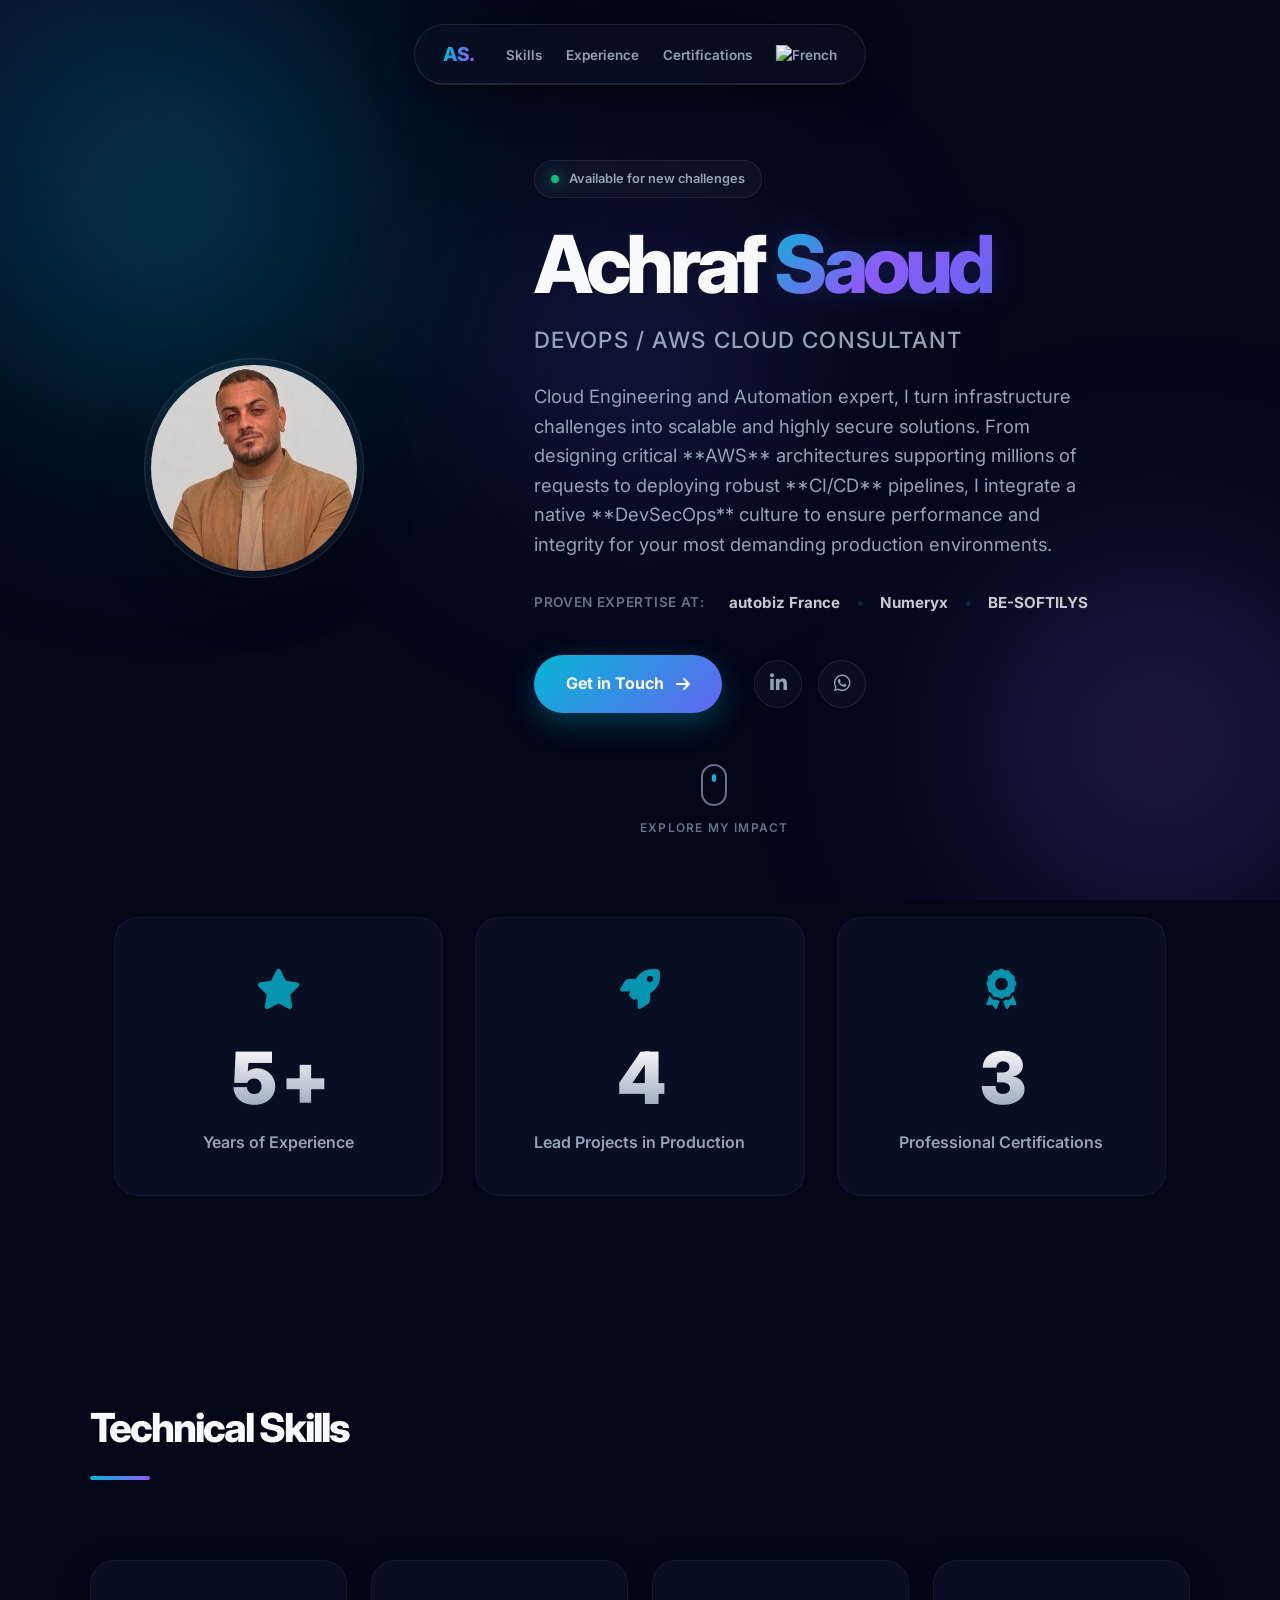
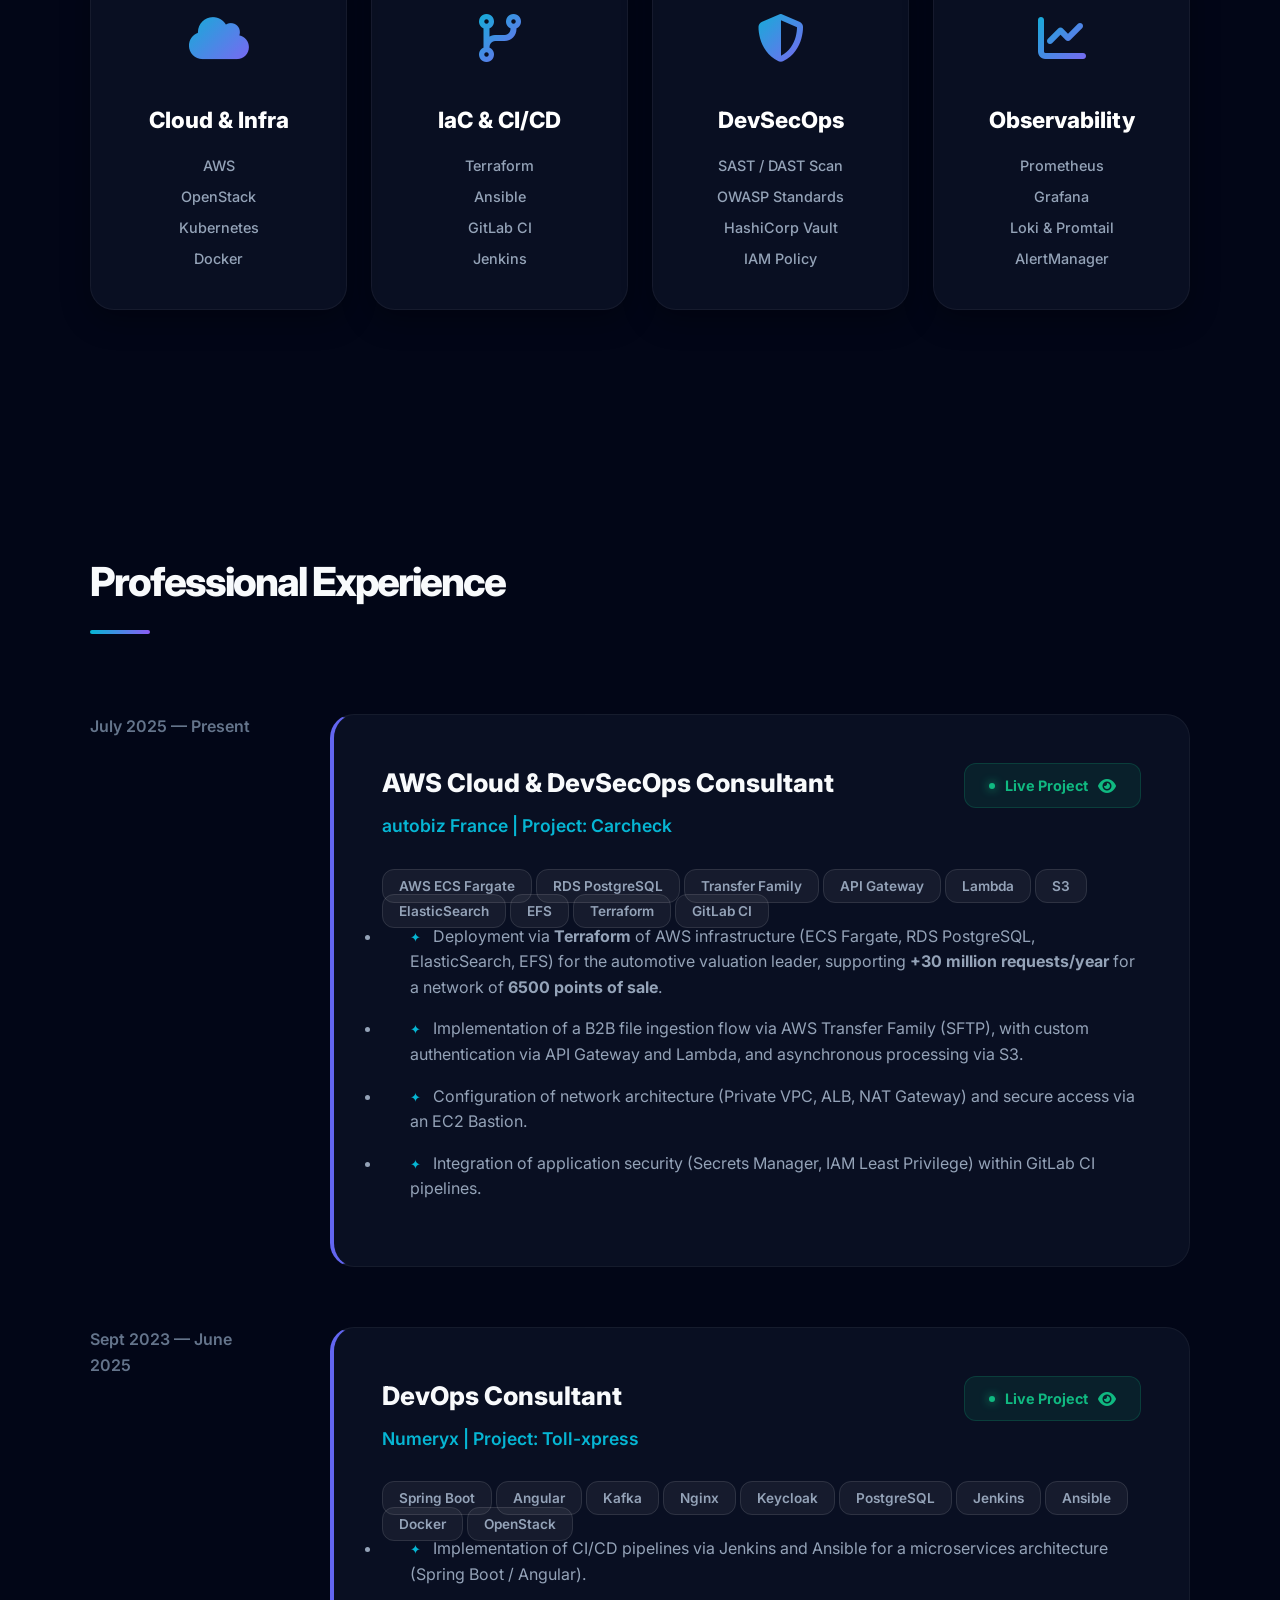
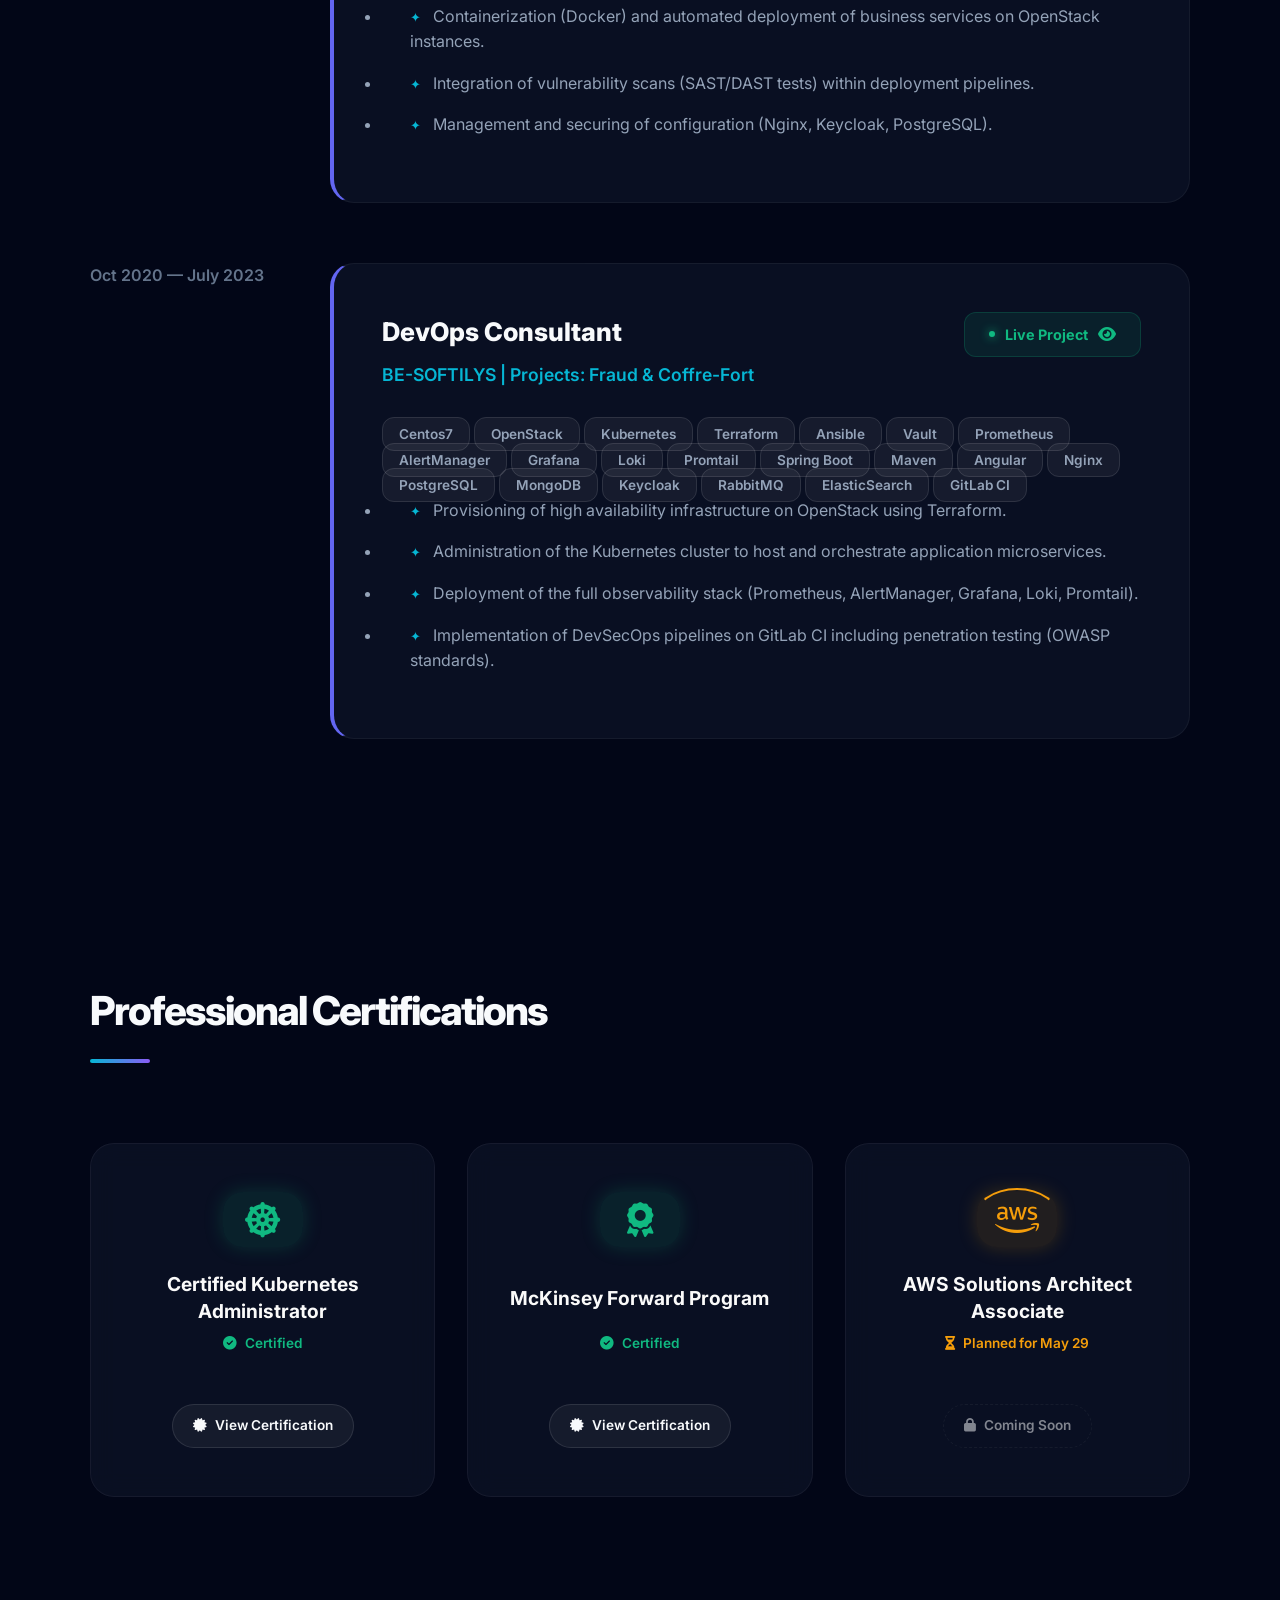
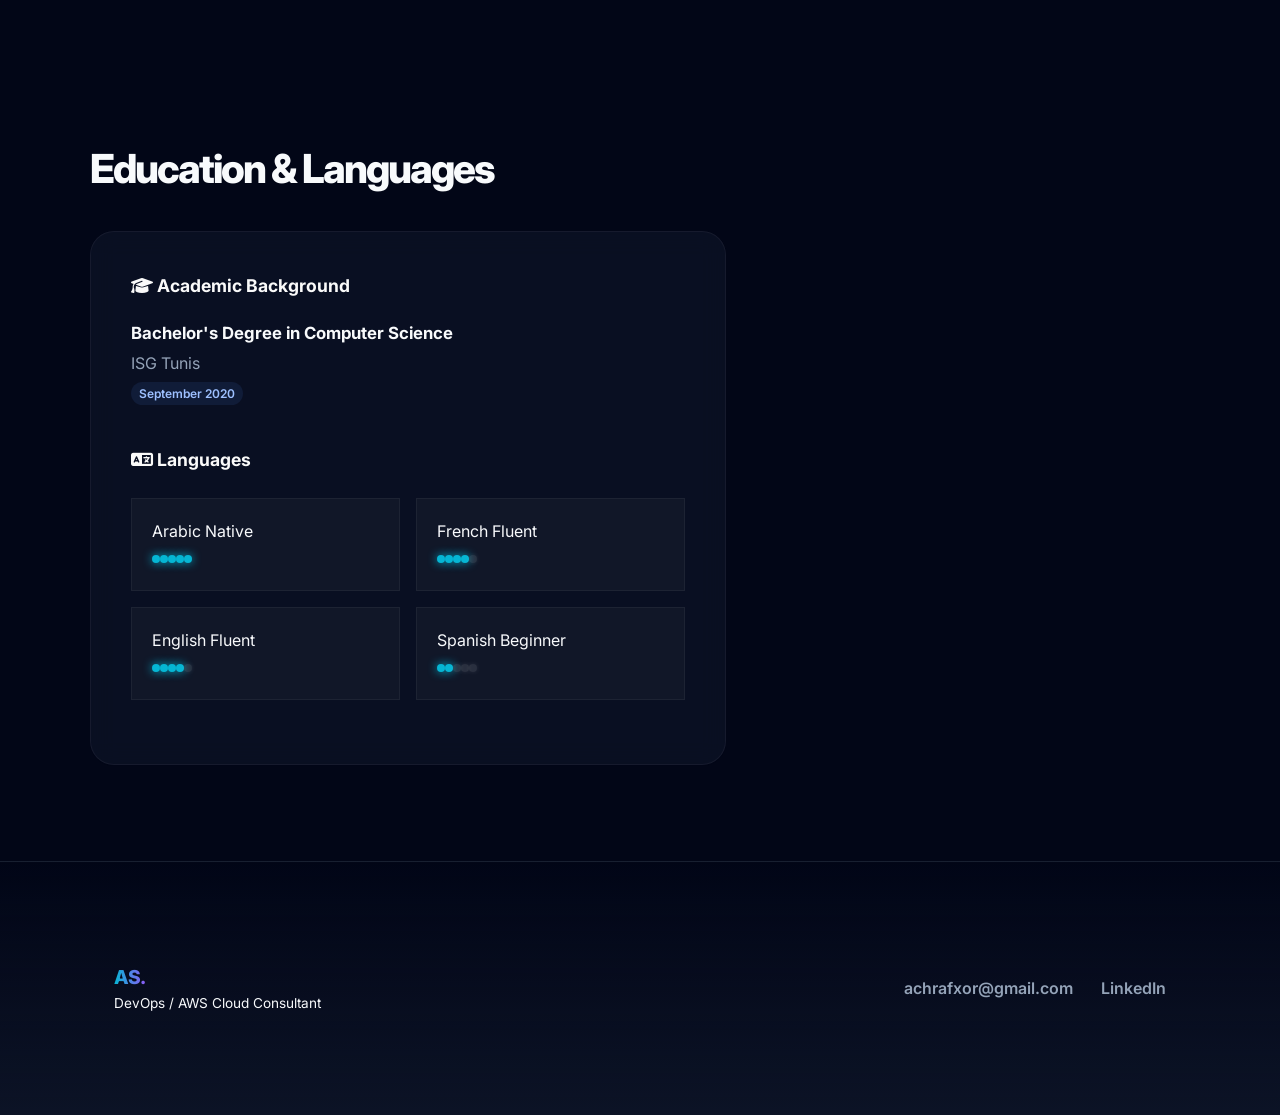
==== index-en.html @ af5ed6a7 "upatde" ====
<!DOCTYPE html>
<html lang="en">

<head>
    <meta charset="UTF-8">
    <meta name="viewport" content="width=device-width, initial-scale=1.0">
    <title>Achraf Saoud | DevOps / AWS Cloud Consultant</title>

    <link href="https://fonts.googleapis.com/css2?family=Inter:wght@300;400;500;600;700&display=swap" rel="stylesheet">
    <link rel="stylesheet" href="https://cdnjs.cloudflare.com/ajax/libs/font-awesome/6.4.0/css/all.min.css">
    <link rel="stylesheet" href="style.css">
</head>

<body>

    <div class="bg-glows">
        <div class="glow glow-1"></div>
        <div class="glow glow-2"></div>
        <div class="glow glow-3"></div>
    </div>

    <div id="global-flashlight"></div>

    <nav class="navbar">
        <div id="progressBar" class="scroll-progress-bar"></div>
        <div class="nav-content">
            <div class="nav-logo">AS<span class="dot">.</span></div>
            <ul class="nav-links">
                <li><a href="#competences" class="magnetic-btn">Skills</a></li>
                <li><a href="#experience" class="magnetic-btn">Experience</a></li>
                <li><a href="#certifications" class="magnetic-btn">Certifications</a></li>
                <li class="lang-switcher">
                    <a href="index.html" class="lang-link" title="Version Française">
                        <img src="https://flagcdn.com/w40/fr.png" alt="French">
                    </a>
                </li>
            </ul>
        </div>
    </nav>

    <!-- 1. INTRO (HERO) -->
    <header class="hero container">
        <div class="hero-main">
            <!-- Left Side: Integrated Portrait -->
            <div class="hero-visual reveal-on-scroll">
                <div class="portrait-frame">
                    <div class="portrait-glow"></div>
                    <img src="linkedachraf.png" alt="Achraf Saoud" class="hero-avatar">
                </div>
            </div>

            <!-- Right Side: Impactful Content -->
            <div class="hero-content reveal-on-scroll">
                <div class="hero-header-group">
                    <div class="hero-badge">
                        <span class="status-dot"></span> 
                        <span>Available for new challenges</span>
                    </div>
                </div>
                
                <h1 class="hero-title">
                    Achraf <span class="gradient-text">Saoud</span>
                </h1>
                
                <h2 class="hero-subtitle">DevOps / AWS Cloud Consultant</h2>
                
                <p class="hero-description">
                    Cloud Engineering and Automation expert, I turn infrastructure challenges into scalable and highly secure solutions. From designing critical **AWS** architectures supporting millions of requests to deploying robust **CI/CD** pipelines, I integrate a native **DevSecOps** culture to ensure performance and integrity for your most demanding production environments.
                </p>

                <div class="hero-trust">
                    <div class="trust-logos">
                        <span class="trust-label">Proven expertise at:</span>
                        <strong>autobiz France</strong>
                        <span class="trust-sep">•</span>
                        <strong>Numeryx</strong>
                        <span class="trust-sep">•</span>
                        <strong>BE-SOFTILYS</strong>
                    </div>
                </div>
                
                <div class="hero-actions">
                    <a href="mailto:achrafxor@gmail.com" class="btn-primary magnetic-btn">
                        <span>Get in Touch</span> <i class="fa-solid fa-arrow-right"></i>
                    </a>
                    <div class="social-links">
                        <a href="https://linkedin.com/in/achraf-saoud-7b2530197/" target="_blank" class="social-icon magnetic-btn" title="LinkedIn">
                            <i class="fa-brands fa-linkedin-in"></i>
                        </a>
                        <a href="https://wa.me/21693540232" target="_blank" class="social-icon magnetic-btn" title="WhatsApp">
                            <i class="fa-brands fa-whatsapp"></i>
                        </a>
                    </div>
                </div>
            </div>
        </div>

        <div class="scroll-indicator reveal-on-scroll" style="transition-delay: 500ms;">
            <div class="mouse">
                <div class="wheel"></div>
            </div>
            <span class="scroll-text">Explore my impact</span>
        </div>
    </header>

    <!-- GLOBAL KPIS -->
    <section id="kpis" class="container" style="margin-top: 40px; margin-bottom: 80px; position: relative; z-index: 10;">
        <div class="impact-grid">
            <div class="glass-card metric-card tilt-element reveal-on-scroll">
                <div class="metric-icon"><i class="fa-solid fa-star"></i></div>
                <div class="metric-value-wrapper">
                    <span class="metric-value counter" data-target="5">0</span>
                    <span class="metric-suffix text-gradient">+</span>
                </div>
                <div class="metric-label">Years of Experience</div>
            </div>
            <div class="glass-card metric-card tilt-element reveal-on-scroll" style="transition-delay: 100ms;">
                <div class="metric-icon"><i class="fa-solid fa-rocket"></i></div>
                <div class="metric-value-wrapper">
                    <span class="metric-value counter" data-target="4">0</span>
                </div>
                <div class="metric-label">Lead Projects in Production</div>
            </div>
            <div class="glass-card metric-card tilt-element reveal-on-scroll" style="transition-delay: 200ms;">
                <div class="metric-icon"><i class="fa-solid fa-award"></i></div>
                <div class="metric-value-wrapper">
                    <span class="metric-value counter" data-target="3">0</span>
                </div>
                <div class="metric-label">Professional Certifications</div>
            </div>
        </div>
    </section>

    <!-- 2. TECHNICAL SKILLS -->
    <section id="competences" class="section container">
        <div class="section-header reveal-on-scroll">
            <h3 class="section-title">Technical Skills</h3>
            <div class="section-line"></div>
        </div>
        
        <div class="skills-grid">
            <!-- 1. Cloud -->
            <div class="skill-card reveal-on-scroll">
                <div class="skill-card-inner">
                    <div class="skill-card-front">
                        <div class="skill-icon-large"><i class="fa-solid fa-cloud"></i></div>
                        <h4 class="skill-category-title">Cloud & Infra</h4>
                        <div class="skill-tech-list">
                            <span>AWS</span>
                            <span>OpenStack</span>
                            <span>Kubernetes</span>
                            <span>Docker</span>
                        </div>
                    </div>
                    <div class="skill-card-back">
                        <p>Architecting and deploying highly available, secure, and scalable infrastructures.</p>
                    </div>
                </div>
            </div>

            <!-- 2. DevOps -->
            <div class="skill-card reveal-on-scroll" style="transition-delay: 100ms;">
                <div class="skill-card-inner">
                    <div class="skill-card-front">
                        <div class="skill-icon-large"><i class="fa-solid fa-code-branch"></i></div>
                        <h4 class="skill-category-title">IaC & CI/CD</h4>
                        <div class="skill-tech-list">
                            <span>Terraform</span>
                            <span>Ansible</span>
                            <span>GitLab CI</span>
                            <span>Jenkins</span>
                        </div>
                    </div>
                    <div class="skill-card-back">
                        <p>Complete automation of the application lifecycle and infrastructure management through code.</p>
                    </div>
                </div>
            </div>

            <!-- 3. DevSecOps -->
            <div class="skill-card reveal-on-scroll" style="transition-delay: 200ms;">
                <div class="skill-card-inner">
                    <div class="skill-card-front">
                        <div class="skill-icon-large"><i class="fa-solid fa-shield-halved"></i></div>
                        <h4 class="skill-category-title">DevSecOps</h4>
                        <div class="skill-tech-list">
                            <span>SAST / DAST Scan</span>
                            <span>OWASP Standards</span>
                            <span>HashiCorp Vault</span>
                            <span>IAM Policy</span>
                        </div>
                    </div>
                    <div class="skill-card-back">
                        <p>Integrating security into the SDLC to ensure resilient infrastructures and optimal data protection.</p>
                    </div>
                </div>
            </div>

            <!-- 4. Monitoring -->
            <div class="skill-card reveal-on-scroll" style="transition-delay: 300ms;">
                <div class="skill-card-inner">
                    <div class="skill-card-front">
                        <div class="skill-icon-large"><i class="fa-solid fa-chart-line"></i></div>
                        <h4 class="skill-category-title">Observability</h4>
                        <div class="skill-tech-list">
                            <span>Prometheus</span>
                            <span>Grafana</span>
                            <span>Loki & Promtail</span>
                            <span>AlertManager</span>
                        </div>
                    </div>
                    <div class="skill-card-back">
                        <p>Implementing real-time monitoring stacks to ensure the health and performance of infrastructure and applications.</p>
                    </div>
                </div>
            </div>
        </div>
    </section>

    <!-- 4. EXPERIENCE -->
    <section id="experience" class="section container">
        <div class="section-header reveal-on-scroll">
            <h3 class="section-title">Professional Experience</h3>
            <div class="section-line"></div>
        </div>
        
        <div class="timeline">
            
            <!-- Carcheck -->
            <div class="timeline-item reveal-on-scroll sticky-card" style="top: 120px; z-index: 1;">
                <div class="job-meta">
                    <span class="job-date">July 2025 — Present</span>
                </div>
                <div class="glass-card job-content tilt-element">
                    <div class="job-header">
                        <div>
                            <h4 class="job-title">AWS Cloud & DevSecOps Consultant</h4>
                            <div class="job-company text-gradient">autobiz France | Project: Carcheck</div>
                        </div>
                        <a href="https://coteauto.autobiz.fr/" target="_blank" class="project-link-btn">
                            <span class="live-dot"></span>
                            <span>Live Project</span> <i class="fa-solid fa-eye"></i>
                        </a>
                    </div>
                    
                    <div class="tech-stack-mini">
                        <span class="tag">AWS ECS Fargate</span>
                        <span class="tag">RDS PostgreSQL</span>
                        <span class="tag">Transfer Family</span>
                        <span class="tag">API Gateway</span>
                        <span class="tag">Lambda</span>
                        <span class="tag">S3</span>
                        <span class="tag">ElasticSearch</span>
                        <span class="tag">EFS</span>
                        <span class="tag">Terraform</span>
                        <span class="tag">GitLab CI</span>
                    </div>

                    <ul class="job-bullets">
                        <li>Deployment via <strong>Terraform</strong> of AWS infrastructure (ECS Fargate, RDS PostgreSQL, ElasticSearch, EFS) for the automotive valuation leader, supporting <strong>+30 million requests/year</strong> for a network of <strong>6500 points of sale</strong>.</li>
                        <li>Implementation of a B2B file ingestion flow via AWS Transfer Family (SFTP), with custom authentication via API Gateway and Lambda, and asynchronous processing via S3.</li>
                        <li>Configuration of network architecture (Private VPC, ALB, NAT Gateway) and secure access via an EC2 Bastion.</li>
                        <li>Integration of application security (Secrets Manager, IAM Least Privilege) within GitLab CI pipelines.</li>
                    </ul>
                </div>
            </div>

            <!-- Toll-xpress -->
            <div class="timeline-item reveal-on-scroll sticky-card" style="top: 140px; z-index: 2;">
                <div class="job-meta">
                    <span class="job-date">Sept 2023 — June 2025</span>
                </div>
                <div class="glass-card job-content tilt-element">
                    <div class="job-header">
                        <div>
                            <h4 class="job-title">DevOps Consultant</h4>
                            <div class="job-company text-gradient">Numeryx | Project: Toll-xpress</div>
                        </div>
                        <a href="https://tollxpress.fr/" target="_blank" class="project-link-btn">
                            <span class="live-dot"></span>
                            <span>Live Project</span> <i class="fa-solid fa-eye"></i>
                        </a>
                    </div>

                    <div class="tech-stack-mini">
                        <span class="tag">Spring Boot</span>
                        <span class="tag">Angular</span>
                        <span class="tag">Kafka</span>
                        <span class="tag">Nginx</span>
                        <span class="tag">Keycloak</span>
                        <span class="tag">PostgreSQL</span>
                        <span class="tag">Jenkins</span>
                        <span class="tag">Ansible</span>
                        <span class="tag">Docker</span>
                        <span class="tag">OpenStack</span>
                    </div>

                    <ul class="job-bullets">
                        <li>Implementation of CI/CD pipelines via Jenkins and Ansible for a microservices architecture (Spring Boot / Angular).</li>
                        <li>Containerization (Docker) and automated deployment of business services on OpenStack instances.</li>
                        <li>Integration of vulnerability scans (SAST/DAST tests) within deployment pipelines.</li>
                        <li>Management and securing of configuration (Nginx, Keycloak, PostgreSQL).</li>
                    </ul>
                </div>
            </div>

            <!-- Fraud & Coffre-Fort -->
            <div class="timeline-item reveal-on-scroll sticky-card" style="top: 160px; z-index: 3;">
                <div class="job-meta">
                    <span class="job-date">Oct 2020 — July 2023</span>
                </div>
                <div class="glass-card job-content tilt-element">
                    <div class="job-header">
                        <div>
                            <h4 class="job-title">DevOps Consultant</h4>
                            <div class="job-company text-gradient">BE-SOFTILYS | Projects: Fraud & Coffre-Fort</div>
                        </div>
                        <a href="https://www.myswisskeeper.com/" target="_blank" class="project-link-btn">
                            <span class="live-dot"></span>
                            <span>Live Project</span> <i class="fa-solid fa-eye"></i>
                        </a>
                    </div>

                    <div class="tech-stack-mini">
                        <span class="tag">Centos7</span>
                        <span class="tag">OpenStack</span>
                        <span class="tag">Kubernetes</span>
                        <span class="tag">Terraform</span>
                        <span class="tag">Ansible</span>
                        <span class="tag">Vault</span>
                        <span class="tag">Prometheus</span>
                        <span class="tag">AlertManager</span>
                        <span class="tag">Grafana</span>
                        <span class="tag">Loki</span>
                        <span class="tag">Promtail</span>
                        <span class="tag">Spring Boot</span>
                        <span class="tag">Maven</span>
                        <span class="tag">Angular</span>
                        <span class="tag">Nginx</span>
                        <span class="tag">PostgreSQL</span>
                        <span class="tag">MongoDB</span>
                        <span class="tag">Keycloak</span>
                        <span class="tag">RabbitMQ</span>
                        <span class="tag">ElasticSearch</span>
                        <span class="tag">GitLab CI</span>
                    </div>

                    <ul class="job-bullets">
                        <li>Provisioning of high availability infrastructure on OpenStack using Terraform.</li>
                        <li>Administration of the Kubernetes cluster to host and orchestrate application microservices.</li>
                        <li>Deployment of the full observability stack (Prometheus, AlertManager, Grafana, Loki, Promtail).</li>
                        <li>Implementation of DevSecOps pipelines on GitLab CI including penetration testing (OWASP standards).</li>
                    </ul>
                </div>
            </div>

        </div>
    </section>

    <!-- 5. CERTIFICATIONS -->
    <section id="certifications" class="section container">
        <div class="section-header reveal-on-scroll">
            <h3 class="section-title">Professional Certifications</h3>
            <div class="section-line"></div>
        </div>
        <div class="cert-grid-horizontal">
            <!-- CKA -->
            <div class="glass-card cert-card achieved reveal-on-scroll">
                <div class="cert-icon-wrapper">
                    <i class="fa-solid fa-dharmachakra"></i>
                </div>
                <div class="cert-info">
                    <h4 class="cert-name">Certified Kubernetes Administrator</h4>
                    <div class="cert-status"><i class="fa-solid fa-circle-check"></i> Certified</div>
                    <a href="https://www.credly.com/badges/e5cdbe9e-1370-44f1-b190-5e0872c76f24/linked_in_profile" target="_blank" class="cert-link">
                        <i class="fa-solid fa-certificate"></i> View Certification
                    </a>
                </div>
            </div>

            <!-- McKinsey -->
            <div class="glass-card cert-card achieved reveal-on-scroll" style="transition-delay: 100ms;">
                <div class="cert-icon-wrapper">
                    <i class="fa-solid fa-award"></i>
                </div>
                <div class="cert-info">
                    <h4 class="cert-name">McKinsey Forward Program</h4>
                    <div class="cert-status"><i class="fa-solid fa-circle-check"></i> Certified</div>
                    <a href="https://www.credly.com/earner/earned/badge/262e8c99-3eaf-4c7f-8c59-97543e746f87" target="_blank" class="cert-link">
                        <i class="fa-solid fa-certificate"></i> View Certification
                    </a>
                </div>
            </div>

            <!-- AWS -->
            <div class="glass-card cert-card in-progress reveal-on-scroll" style="transition-delay: 200ms;">
                <div class="cert-icon-wrapper">
                    <div class="spinner-ring"></div>
                    <i class="fa-brands fa-aws"></i>
                </div>
                <div class="cert-info">
                    <h4 class="cert-name">AWS Solutions Architect Associate</h4>
                    <div class="cert-status"><i class="fa-solid fa-hourglass-half"></i> Planned for May 29</div>
                    <span class="cert-link disabled">
                        <i class="fa-solid fa-lock"></i> Coming Soon
                    </span>
                </div>
            </div>
        </div>
    </section>

    <!-- 6. EDUCATION & LANGUAGES -->
    <section id="formation" class="section container">
        <div class="grid-2">

            <div id="formation">
                <div class="section-header reveal-on-scroll" style="margin-bottom: 30px;">
                    <h3 class="section-title">Education & Languages</h3>
                </div>
                <div class="glass-card about-card tilt-element reveal-on-scroll" style="height: calc(100% - 70px);">
                    
                    <h4 style="margin-bottom: 20px; font-size: 1.1rem; color: #fafafa;"><i class="fa-solid fa-graduation-cap text-gradient"></i> Academic Background</h4>
                    
                    <div class="formation-card">
                        <div class="formation-info">
                            <h5 style="font-size: 1.05rem; margin-bottom: 4px;">Bachelor's Degree in Computer Science</h5>
                            <span class="formation-school" style="color: var(--text-secondary); display: block; margin-bottom: 4px;">ISG Tunis</span>
                            <span class="formation-date tag" style="font-size: 0.75rem; background: rgba(79, 140, 255, 0.1); color: #9dc0ff; border: none; padding: 4px 8px;">September 2020</span>
                        </div>
                    </div>

                    <h4 style="margin-bottom: 20px; margin-top: 40px; font-size: 1.1rem; color: #fafafa;"><i class="fa-solid fa-language text-gradient"></i> Languages</h4>
                    
                    <div class="languages-grid">
                        <div class="language-card">
                            <div class="flag-circle" style="background-image: url('https://flagcdn.com/w80/tn.png');"></div>
                            <div class="lang-info">
                                <span class="lang-name">Arabic</span>
                                <span class="lang-level">Native</span>
                                <div class="proficiency-dots">
                                    <div class="dot filled"></div><div class="dot filled"></div><div class="dot filled"></div><div class="dot filled"></div><div class="dot filled"></div>
                                </div>
                            </div>
                        </div>
                        <div class="language-card">
                            <div class="flag-circle" style="background-image: url('https://flagcdn.com/w80/fr.png');"></div>
                            <div class="lang-info">
                                <span class="lang-name">French</span>
                                <span class="lang-level">Fluent</span>
                                <div class="proficiency-dots">
                                    <div class="dot filled"></div><div class="dot filled"></div><div class="dot filled"></div><div class="dot filled"></div><div class="dot empty"></div>
                                </div>
                            </div>
                        </div>
                        <div class="language-card">
                            <div class="flag-circle" style="background-image: url('https://flagcdn.com/w80/gb.png');"></div>
                            <div class="lang-info">
                                <span class="lang-name">English</span>
                                <span class="lang-level">Fluent</span>
                                <div class="proficiency-dots">
                                    <div class="dot filled"></div><div class="dot filled"></div><div class="dot filled"></div><div class="dot filled"></div><div class="dot empty"></div>
                                </div>
                            </div>
                        </div>
                        <div class="language-card">
                            <div class="flag-circle" style="background-image: url('https://flagcdn.com/w80/es.png');"></div>
                            <div class="lang-info">
                                <span class="lang-name">Spanish</span>
                                <span class="lang-level">Beginner</span>
                                <div class="proficiency-dots">
                                    <div class="dot filled"></div><div class="dot filled"></div><div class="dot empty"></div><div class="dot empty"></div><div class="dot empty"></div>
                                </div>
                            </div>
                        </div>
                    </div>

                </div>
            </div>
            
        </div>
    </section>

    <footer class="footer">
        <div class="container footer-content">
            <div>
                <span class="nav-logo">AS<span class="dot">.</span></span>
                <p class="text-muted mt-2" style="font-size: 0.85rem;">DevOps / AWS Cloud Consultant</p>
            </div>
            <div>
                <a href="mailto:achrafxor@gmail.com" class="footer-link">achrafxor@gmail.com</a>
                <a href="https://linkedin.com/in/achraf-saoud-7b2530197/" target="_blank" class="footer-link">LinkedIn</a>
            </div>
        </div>
    </footer>

    <script src="script.js"></script>
</body>

</html>
---- style.css ----
:root {
    --bg: #020617;
    --surface: rgba(15, 23, 42, 0.6);
    --surface-light: rgba(30, 41, 59, 0.8);
    
    --text-primary: #f8fafc;
    --text-secondary: #94a3b8;
    --text-muted: #64748b;
    
    --accent-1: #06b6d4; /* Cyan */
    --accent-2: #8b5cf6; /* Violet */
    --accent-3: #6366f1; /* Indigo */
    
    --border: rgba(255, 255, 255, 0.05);
    --border-hover: rgba(255, 255, 255, 0.1);
    
    --radius: 24px;
    --transition: 0.5s cubic-bezier(0.2, 0, 0, 1);
    --max-width: 1100px;
}

body {
    font-family: 'Inter', sans-serif;
    background: var(--bg);
    color: var(--text-primary);
    line-height: 1.6;
    -webkit-font-smoothing: antialiased;
    overflow-x: hidden;
    min-height: 100vh;
}

/* BACKGROUND GLOWS */
.bg-glows {
    position: fixed;
    inset: 0;
    z-index: -1;
    overflow: hidden;
    pointer-events: none;
}

.glow {
    position: absolute;
    border-radius: 50%;
    filter: blur(120px);
    opacity: 0.4;
    animation: float 20s infinite alternate;
}

.glow-1 {
    width: 600px; height: 600px;
    top: -10%; left: -10%;
    background: radial-gradient(circle, var(--accent-1) 0%, transparent 70%);
}

.glow-2 {
    width: 500px; height: 500px;
    bottom: -10%; right: -10%;
    background: radial-gradient(circle, var(--accent-2) 0%, transparent 70%);
    animation-delay: -5s;
}

.glow-3 {
    width: 400px; height: 400px;
    top: 40%; left: 50%;
    transform: translate(-50%, -50%);
    background: radial-gradient(circle, var(--accent-3) 0%, transparent 70%);
    animation-delay: -10s;
}

@keyframes float {
    0% { transform: translate(0, 0) rotate(0deg); }
    100% { transform: translate(100px, 50px) rotate(30deg); }
}

#global-flashlight {
    position: fixed;
    inset: 0;
    pointer-events: none;
    background: radial-gradient(800px circle at var(--mouse-x, -1000px) var(--mouse-y, -1000px), rgba(99, 102, 241, 0.05), transparent 40%);
    z-index: 9999;
}

/* RESET */
* {
    margin: 0;
    padding: 0;
    box-sizing: border-box;
}

html {
    scroll-behavior: smooth;
}

/* BACKGROUND */

body::before {
    content: "";
    position: fixed;
    inset: 0;
    background: 
        radial-gradient(circle at top left, 
            rgba(79, 140, 255, 0.08), 
            transparent 30%);
    pointer-events: none;
    z-index: -1;
}

/* CONTAINER */

.container {
    max-width: var(--max-width);
    margin: auto;
    padding: 0 24px;
}

/* NAVBAR */

.navbar {
    position: fixed;
    top: 24px;
    left: 50%;
    transform: translateX(-50%);
    z-index: 1000;
    width: auto;
    min-width: 400px;
    
    background: rgba(15, 23, 42, 0.4);
    backdrop-filter: blur(24px);
    -webkit-backdrop-filter: blur(24px);
    
    border: 1px solid rgba(255, 255, 255, 0.1);
    border-radius: 999px;
    padding: 6px 12px;
    box-shadow: 0 10px 40px rgba(0, 0, 0, 0.5);
}

.grid-2 {
    display: grid;
    grid-template-columns: 1.2fr 0.8fr;
    gap: 40px;
}

.nav-content {
    display: flex;
    align-items: center;
    gap: 32px;
    padding: 8px 16px;
}

.nav-logo {
    font-weight: 800;
    letter-spacing: -0.05em;
    font-size: 1.2rem;
    background: linear-gradient(to right, var(--accent-1), var(--accent-2));
    -webkit-background-clip: text;
    -webkit-text-fill-color: transparent;
}

.nav-links {
    display: flex;
    gap: 24px;
    list-style: none;
}

.nav-links a {
    color: var(--text-secondary);
    text-decoration: none;
    font-size: 0.85rem;
    font-weight: 600;
    transition: var(--transition);
}

.nav-links a:hover { color: #fff; text-shadow: 0 0 10px rgba(255,255,255,0.5); }

.scroll-progress-bar {
    position: absolute;
    bottom: 0;
    left: 20px;
    right: 20px;
    height: 1px;
    background: rgba(255, 255, 255, 0.1);
    overflow: hidden;
}

.scroll-progress-bar::after {
    content: "";
    position: absolute;
    top: 0;
    left: 0;
    height: 100%;
    width: var(--scroll-width, 0%);
    background: #fff;
    transition: width 0.1s ease-out;
}

/* HERO */
.hero {
    min-height: auto; /* Change from 100vh to avoid content push */
    display: flex;
    flex-direction: column;
    justify-content: center;
    position: relative;
    padding-top: 160px;
    padding-bottom: 100px;
}

.hero-main {
    display: flex;
    align-items: center;
    justify-content: space-between;
    gap: 80px;
    width: 100%;
}

.hero-content {
    flex: 1;
}

.hero-header-group {
    display: flex;
    gap: 12px;
    flex-wrap: wrap;
    margin-bottom: 28px;
}

.hero-badge {
    display: inline-flex;
    align-items: center;
    gap: 10px;
    padding: 8px 16px;
    background: rgba(255, 255, 255, 0.03);
    border: 1px solid rgba(255, 255, 255, 0.08);
    border-radius: 999px;
    font-size: 0.8rem;
    font-weight: 600;
    color: var(--text-secondary);
}

.focus-badge {
    display: inline-flex;
    align-items: center;
    gap: 8px;
    padding: 8px 16px;
    background: rgba(16, 185, 129, 0.1);
    border: 1px solid rgba(16, 185, 129, 0.2);
    border-radius: 999px;
    font-size: 0.8rem;
    font-weight: 600;
    color: #10b981;
}

.focus-badge span {
    color: #fff;
    opacity: 0.8;
}

.status-dot {
    width: 8px;
    height: 8px;
    background: #10b981;
    border-radius: 50%;
    box-shadow: 0 0 15px #10b981;
    animation: pulse 2s infinite;
}

.gradient-text {
    background: linear-gradient(135deg, var(--accent-1) 0%, var(--accent-2) 50%, var(--accent-3) 100%);
    -webkit-background-clip: text;
    -webkit-text-fill-color: transparent;
    filter: drop-shadow(0 0 15px rgba(99, 102, 241, 0.2));
}

.btn-primary {
    background: linear-gradient(135deg, var(--accent-1), var(--accent-3));
    color: #fff;
    padding: 16px 32px;
    border-radius: 999px;
    text-decoration: none;
    font-weight: 700;
    font-size: 1rem;
    display: inline-flex;
    align-items: center;
    gap: 12px;
    box-shadow: 0 10px 30px rgba(6, 182, 212, 0.3);
    transition: var(--transition);
}

.btn-primary:hover { 
    transform: scale(1.05) translateY(-2px); 
    box-shadow: 0 15px 40px rgba(6, 182, 212, 0.5); 
}

.hero-title {
    font-size: clamp(3.5rem, 8vw, 5rem);
    font-weight: 800;
    letter-spacing: -0.06em;
    line-height: 0.95;
    margin-bottom: 20px;
}

.hero-subtitle {
    font-size: 1.4rem;
    font-weight: 500;
    color: var(--text-secondary);
    margin-bottom: 24px;
    letter-spacing: 0.05em;
    text-transform: uppercase;
}

.hero-description {
    max-width: 580px;
    font-size: 1.15rem;
    color: var(--text-secondary);
    margin-bottom: 32px;
    line-height: 1.6;
}

.hero-description strong {
    color: var(--accent-1);
    font-weight: 700;
}

.hero-trust {
    margin-bottom: 40px;
}

.trust-logos {
    display: flex;
    align-items: center;
    gap: 16px;
    font-size: 0.95rem;
    color: var(--text-primary);
    flex-wrap: wrap;
}

.trust-label {
    font-size: 0.85rem;
    color: var(--text-muted);
    font-weight: 600;
    text-transform: uppercase;
    letter-spacing: 0.05em;
    margin-right: 8px;
}

.trust-sep {
    color: var(--accent-1);
    opacity: 0.5;
}

.trust-sep {
    opacity: 0.2;
}

.trust-logos strong {
    color: var(--text-primary);
    opacity: 0.8;
    transition: var(--transition);
}

.trust-logos strong:hover {
    opacity: 1;
    color: var(--accent-1);
}

.hero-actions {
    display: flex;
    align-items: center;
    gap: 32px;
    margin-bottom: 64px;
}

.social-links {
    display: flex;
    gap: 16px;
}

.social-icon {
    width: 48px;
    height: 48px;
    display: flex;
    align-items: center;
    justify-content: center;
    background: rgba(255, 255, 255, 0.03);
    border: 1px solid rgba(255, 255, 255, 0.08);
    border-radius: 50%;
    color: var(--text-secondary);
    font-size: 1.2rem;
    transition: var(--transition);
    text-decoration: none;
}

.social-icon:hover {
    background: rgba(255, 255, 255, 0.1);
    color: #fff;
    border-color: rgba(255, 255, 255, 0.2);
    transform: translateY(-4px);
}

.hero-expertise {
    display: flex;
    gap: 12px;
    flex-wrap: wrap;
}

.exp-pill {
    padding: 10px 20px;
    background: rgba(99, 102, 241, 0.05);
    border: 1px solid rgba(99, 102, 241, 0.1);
    border-radius: 999px;
    font-size: 0.9rem;
    font-weight: 600;
    color: var(--accent-1);
    transition: var(--transition);
}

.exp-pill:hover {
    background: var(--accent-1);
    color: #fff;
    transform: scale(1.05);
}

/* HERO VISUAL (LEFT) */
.hero-visual {
    flex: 0 0 280px;
    display: flex;
    justify-content: center;
    position: relative;
    z-index: 2;
}

.portrait-frame {
    position: relative;
    width: 220px;
    height: 220px;
    border-radius: 50%;
    padding: 6px;
    background: rgba(255, 255, 255, 0.03);
    border: 1px solid rgba(255, 255, 255, 0.1);
    transition: var(--transition);
    box-shadow: 0 20px 50px rgba(0, 0, 0, 0.4);
}

.hero-avatar {
    width: 100%;
    height: 100%;
    object-fit: cover;
    border-radius: 50%;
    transition: var(--transition);
}

.portrait-glow {
    position: absolute;
    inset: -15px;
    background: radial-gradient(circle, rgba(6, 182, 212, 0.2), transparent 70%);
    z-index: -1;
    border-radius: 50%;
    filter: blur(20px);
}

.portrait-frame:hover {
    transform: scale(1.05);
    border-color: var(--accent-1);
}

.hero-content {
    flex: 1;
    padding-left: 60px;
}

/* SCROLL INDICATOR */
.scroll-indicator {
    position: absolute;
    bottom: 40px;
    left: 50%;
    transform: translateX(-50%);
    display: flex;
    flex-direction: column;
    align-items: center;
    gap: 12px;
}

.mouse {
    width: 26px;
    height: 42px;
    border: 2px solid var(--text-muted);
    border-radius: 20px;
    display: flex;
    justify-content: center;
    padding-top: 8px;
}

.wheel {
    width: 4px;
    height: 8px;
    background: var(--accent-1);
    border-radius: 2px;
    animation: scroll 1.5s infinite;
}

@keyframes scroll {
    0% { transform: translateY(0); opacity: 1; }
    100% { transform: translateY(12px); opacity: 0; }
}

.scroll-text {
    font-size: 0.75rem;
    font-weight: 600;
    color: var(--text-muted);
    text-transform: uppercase;
    letter-spacing: 0.1em;
}

/* SECTION */
.section { padding: 120px 0; position: relative; }
.section-header { margin-bottom: 80px; }
.section-title { font-size: 2.5rem; font-weight: 800; letter-spacing: -0.05em; margin-bottom: 16px; }
.section-line { width: 60px; height: 4px; background: linear-gradient(to right, var(--accent-1), var(--accent-2)); border-radius: 999px; }

/* GLASS CARDS */
.glass-card {
    background: var(--surface);
    backdrop-filter: blur(12px);
    -webkit-backdrop-filter: blur(12px);
    border: 1px solid var(--border);
    border-radius: var(--radius);
    padding: 40px;
    position: relative;
    overflow: hidden;
    transition: var(--transition);
}

.glass-card::before {
    content: "";
    position: absolute;
    inset: 0;
    background: radial-gradient(400px circle at var(--card-mouse-x, -500px) var(--card-mouse-y, -500px), rgba(99, 102, 241, 0.1), transparent 40%);
    opacity: 0;
    transition: opacity 0.3s;
    pointer-events: none;
    z-index: 1;
}

.glass-card:hover { 
    transform: translateY(-8px) scale(1.02);
    border-color: rgba(255, 255, 255, 0.2);
    box-shadow: 0 20px 50px rgba(0, 0, 0, 0.4);
    background: var(--surface-light);
}

.glass-card:hover::before { opacity: 1; }

/* SKILL FLIP CARDS */
.skills-grid {
    display: grid;
    grid-template-columns: repeat(4, 1fr);
    gap: 24px;
    perspective: 1000px;
}

@media (max-width: 1100px) {
    .skills-grid { grid-template-columns: repeat(2, 1fr); }
}

@media (max-width: 600px) {
    .skills-grid { grid-template-columns: 1fr; }
}

.skill-card {
    height: 350px;
    cursor: pointer;
    background: transparent;
    border: none;
    padding: 0;
}

.skill-card-inner {
    position: relative;
    width: 100%;
    height: 100%;
    text-align: center;
    transition: transform 0.8s cubic-bezier(0.175, 0.885, 0.32, 1.275);
    transform-style: preserve-3d;
}

.skill-card:hover .skill-card-inner {
    transform: rotateY(180deg);
}

.skill-card-front, .skill-card-back {
    position: absolute;
    width: 100%;
    height: 100%;
    -webkit-backface-visibility: hidden;
    backface-visibility: hidden;
    border-radius: var(--radius);
    padding: 32px;
    display: flex;
    flex-direction: column;
    align-items: center;
    justify-content: center;
    background: var(--surface);
    border: 1px solid var(--border);
    box-shadow: 0 10px 30px rgba(0, 0, 0, 0.3);
}

.skill-card-front {
    z-index: 2;
}

.skill-card-back {
    transform: rotateY(180deg);
    background: linear-gradient(135deg, var(--surface-light), var(--surface));
    border-color: var(--accent-1);
    justify-content: center;
    text-align: center;
}

.skill-card-back p {
    font-size: 1rem;
    line-height: 1.6;
    color: #fff;
    font-weight: 500;
}

.skill-icon-large {
    font-size: 3rem;
    margin-bottom: 24px;
    background: linear-gradient(135deg, var(--accent-1), var(--accent-2));
    -webkit-background-clip: text;
    -webkit-text-fill-color: transparent;
}

.skill-category-title {
    font-size: 1.4rem;
    font-weight: 800;
    margin-bottom: 16px;
    color: #fff;
}

.skill-tech-list {
    font-size: 0.9rem;
    color: var(--text-secondary);
    font-weight: 500;
    display: flex;
    flex-direction: column;
    gap: 8px;
}

.tag {
    padding: 8px 16px;
    background: rgba(255, 255, 255, 0.05);
    border: 1px solid rgba(255, 255, 255, 0.1);
    border-radius: 12px;
    font-size: 0.85rem;
    font-weight: 600;
    color: var(--text-secondary);
    transition: var(--transition);
}

.tag:hover { 
    background: var(--accent-1); 
    color: #fff; 
    transform: translateY(-2px);
    box-shadow: 0 5px 15px rgba(6, 182, 212, 0.3);
}

/* METRICS */
.impact-grid { 
    display: grid; 
    grid-template-columns: repeat(3, 1fr); 
    gap: 32px; 
}

.metric-card { text-align: center; border: 1px solid rgba(99, 102, 241, 0.1); }
.metric-icon { font-size: 2.5rem; margin-bottom: 20px; opacity: 0.8; color: var(--accent-1); }
.metric-value-wrapper { 
    font-size: 4.5rem; 
    font-weight: 900; 
    letter-spacing: -0.06em; 
    line-height: 1;
    background: linear-gradient(to bottom, #fff, #94a3b8);
    -webkit-background-clip: text;
    -webkit-text-fill-color: transparent;
}
.metric-label { font-size: 1rem; font-weight: 600; color: var(--text-secondary); margin-top: 16px; }

/* TIMELINE */
.timeline { display: flex; flex-direction: column; gap: 60px; }
.timeline-item { display: grid; grid-template-columns: 180px 1fr; gap: 60px; }
.job-date { font-size: 1rem; color: var(--text-muted); font-weight: 600; margin-top: 42px; }
.job-content { padding: 48px; border-left: 4px solid var(--accent-3); }

.job-header { display: flex; justify-content: space-between; align-items: flex-start; margin-bottom: 32px; }
.job-title { font-size: 1.6rem; font-weight: 800; margin-bottom: 8px; }
.job-company { font-size: 1.1rem; font-weight: 600; color: var(--accent-1); }

.project-link-btn {
    display: inline-flex;
    align-items: center;
    gap: 10px;
    padding: 10px 24px;
    border-radius: 12px;
    background: rgba(16, 185, 129, 0.1);
    border: 1px solid rgba(16, 185, 129, 0.2);
    color: #10b981;
    font-weight: 700;
    font-size: 0.9rem;
    text-decoration: none;
    transition: var(--transition);
    position: relative;
    overflow: hidden;
}

.project-link-btn i {
    font-size: 1rem;
    transition: var(--transition);
}

.live-dot {
    width: 6px;
    height: 6px;
    background: #10b981;
    border-radius: 50%;
    box-shadow: 0 0 10px #10b981;
    animation: pulse 2s infinite;
}

.project-link-btn:hover {
    background: #10b981;
    color: #fff;
    border-color: #10b981;
    box-shadow: 0 10px 25px rgba(16, 185, 129, 0.4);
    transform: translateY(-3px);
}

.project-link-btn:hover i {
    transform: scale(1.2);
}

.job-bullets li { 
    padding-left: 28px; 
    margin-bottom: 16px; 
    font-size: 1rem; 
    color: var(--text-secondary); 
}
.job-bullets li::before { 
    content: "✦"; 
    color: var(--accent-1); 
    font-size: 0.8rem; 
    margin-right: 12px;
}

/* CERTIFICATIONS */
.cert-grid-horizontal {
    display: grid;
    grid-template-columns: repeat(3, 1fr);
    gap: 32px;
}

@media (max-width: 1024px) {
    .cert-grid-horizontal { grid-template-columns: repeat(2, 1fr); }
}

@media (max-width: 768px) {
    .cert-grid-horizontal { grid-template-columns: 1fr; }
}

.cert-card {
    display: flex;
    flex-direction: column;
    align-items: center;
    text-align: center;
    padding: 48px 32px;
    background: var(--surface);
    border: 1px solid var(--border);
    border-radius: var(--radius);
    transition: var(--transition);
    height: 100%; /* Ensure all cards in a row have the same height */
}

.cert-info {
    display: flex;
    flex-direction: column;
    align-items: center;
    height: 100%;
    width: 100%;
}

.cert-name {
    font-size: 1.2rem;
    font-weight: 700;
    margin-bottom: 8px;
    line-height: 1.4;
    color: #fafafa;
    min-height: 3.4rem;
    display: flex;
    align-items: center;
    justify-content: center;
}

.cert-icon-wrapper {
    width: 80px;
    height: 80px;
    margin-bottom: 24px;
    display: flex;
    align-items: center;
    justify-content: center;
    font-size: 2.2rem;
    border-radius: 20px;
    position: relative;
}

.cert-card.achieved .cert-icon-wrapper {
    background: rgba(16, 185, 129, 0.1);
    color: #10b981;
    box-shadow: 0 0 20px rgba(16, 185, 129, 0.2);
}

.cert-card.in-progress .cert-icon-wrapper {
    background: rgba(245, 158, 11, 0.1);
    color: #f59e0b;
    box-shadow: 0 0 20px rgba(245, 158, 11, 0.2);
}

.cert-status {
    font-size: 0.85rem;
    font-weight: 600;
    margin-bottom: 24px;
    display: flex;
    align-items: center;
    justify-content: center;
    gap: 8px;
}

.achieved .cert-status { color: #10b981; }
.in-progress .cert-status { color: #f59e0b; }

.cert-link {
    margin-top: auto; /* Pushes the link to the bottom */
    display: inline-flex;
    align-items: center;
    gap: 8px;
    padding: 10px 20px;
    background: rgba(255, 255, 255, 0.05);
    border: 1px solid rgba(255, 255, 255, 0.1);
    border-radius: 999px;
    color: var(--text-primary);
    font-size: 0.85rem;
    font-weight: 600;
    text-decoration: none;
    transition: var(--transition);
}

.cert-link:hover {
    background: rgba(255, 255, 255, 0.1);
    border-color: var(--accent-1);
    color: var(--accent-1);
    transform: translateY(-2px);
}

.cert-link.disabled {
    opacity: 0.5;
    cursor: not-allowed;
    background: transparent;
    border-style: dashed;
}

.spinner-ring {
    position: absolute;
    inset: -4px;
    border: 2px solid transparent;
    border-top-color: #f59e0b;
    border-radius: 50%;
    animation: spin 2s linear infinite;
}

@keyframes spin { 100% { transform: rotate(360deg); } }

/* LANGUAGES */
.languages-grid { display: grid; grid-template-columns: 1fr 1fr; gap: 16px; margin-top: 24px; }
.language-card {
    background: rgba(255, 255, 255, 0.03);
    border: 1px solid rgba(255, 255, 255, 0.05);
    padding: 20px;
}

.proficiency-dots .dot {
    width: 8px; height: 8px;
    background: rgba(255, 255, 255, 0.1);
    box-shadow: 0 0 5px rgba(255,255,255,0.1);
    display: inline-block;
    border-radius: 50%;
}

.proficiency-dots .dot.filled {
    background: var(--accent-1);
    box-shadow: 0 0 10px var(--accent-1);
}

/* FOOTER */
.footer {
    padding: 100px 0;
    background: linear-gradient(to top, rgba(15, 23, 42, 0.8), transparent);
    border-top: 1px solid var(--border);
}

.footer-content { 
    display: flex; 
    justify-content: space-between; 
    align-items: center; 
}

.footer-link { 
    color: var(--text-secondary); 
    font-weight: 600;
    transition: var(--transition);
    margin-left: 24px; 
    text-decoration: none;
}

.footer-link:hover { 
    color: var(--accent-1);
    text-shadow: 0 0 10px var(--accent-1);
}

/* SCROLL ANIMATIONS */

.reveal-on-scroll {
    opacity: 0; 
    transform: translateY(30px) scale(0.96);
    filter: blur(8px);
    transition: 
        opacity 0.8s cubic-bezier(0.16, 1, 0.3, 1), 
        transform 0.8s cubic-bezier(0.16, 1, 0.3, 1),
        filter 0.8s cubic-bezier(0.16, 1, 0.3, 1);
}

.reveal-on-scroll.visible { 
    opacity: 1; 
    transform: translateY(0) scale(1); 
    filter: blur(0px);
}

/* MOBILE */

@media(max-width:900px) {
    
    .impact-grid, 
    .skills-grid,
    .grid-2 { 
        grid-template-columns: 1fr; 
    }
    
    .timeline-item { 
        grid-template-columns: 1fr; 
        gap: 16px; 
    }
    
    .job-date { margin-top: 0; }
}

@media(max-width:768px) {
    
    .nav-links { 
        display: none; 
    }
    
    .hero { 
        flex-direction: column-reverse; 
        text-align: center; 
        gap: 48px; 
    }
    
    .hero-actions { justify-content: center; }
    .expertise-strip { justify-content: center; }
    
    .languages-grid { grid-template-columns: 1fr; }
    
    .footer-content { 
        flex-direction: column; 
        gap: 24px; 
        text-align: center; 
    }
    
    .footer-link { margin: 0 10px; }
}
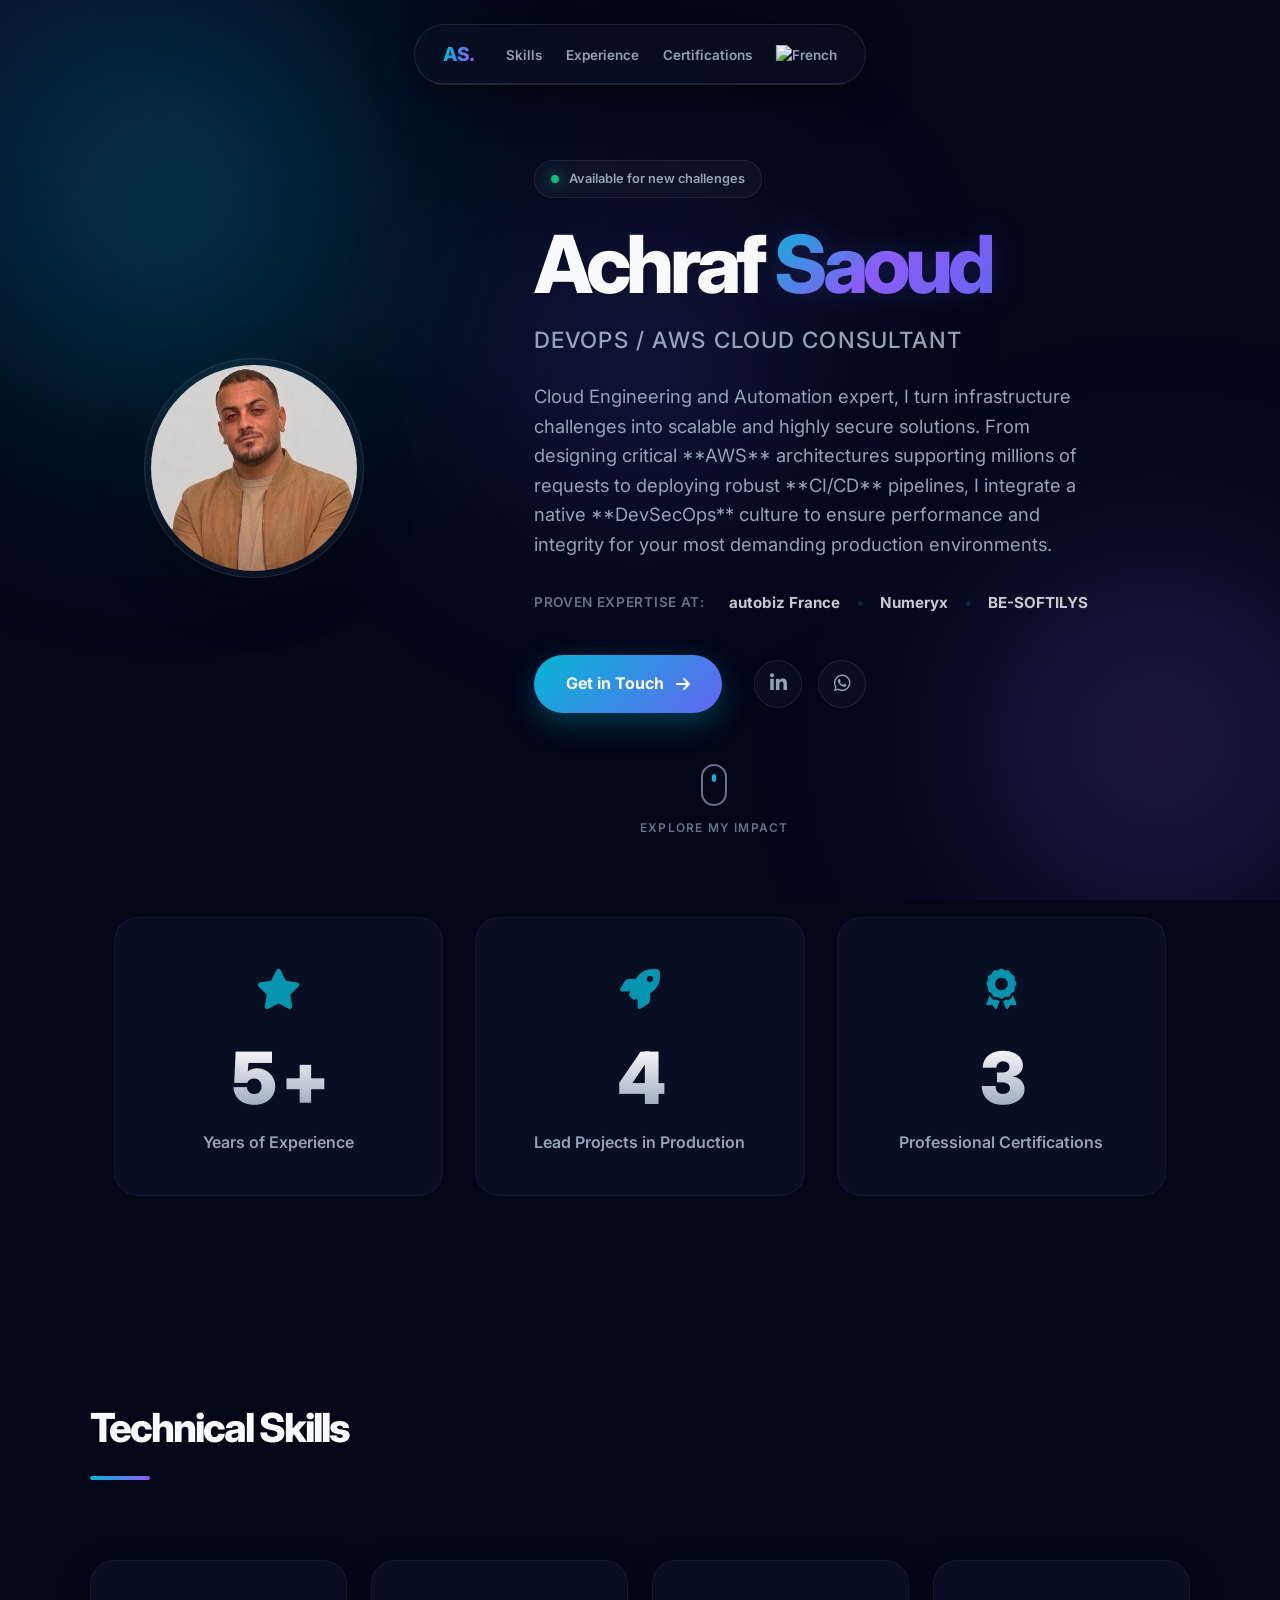
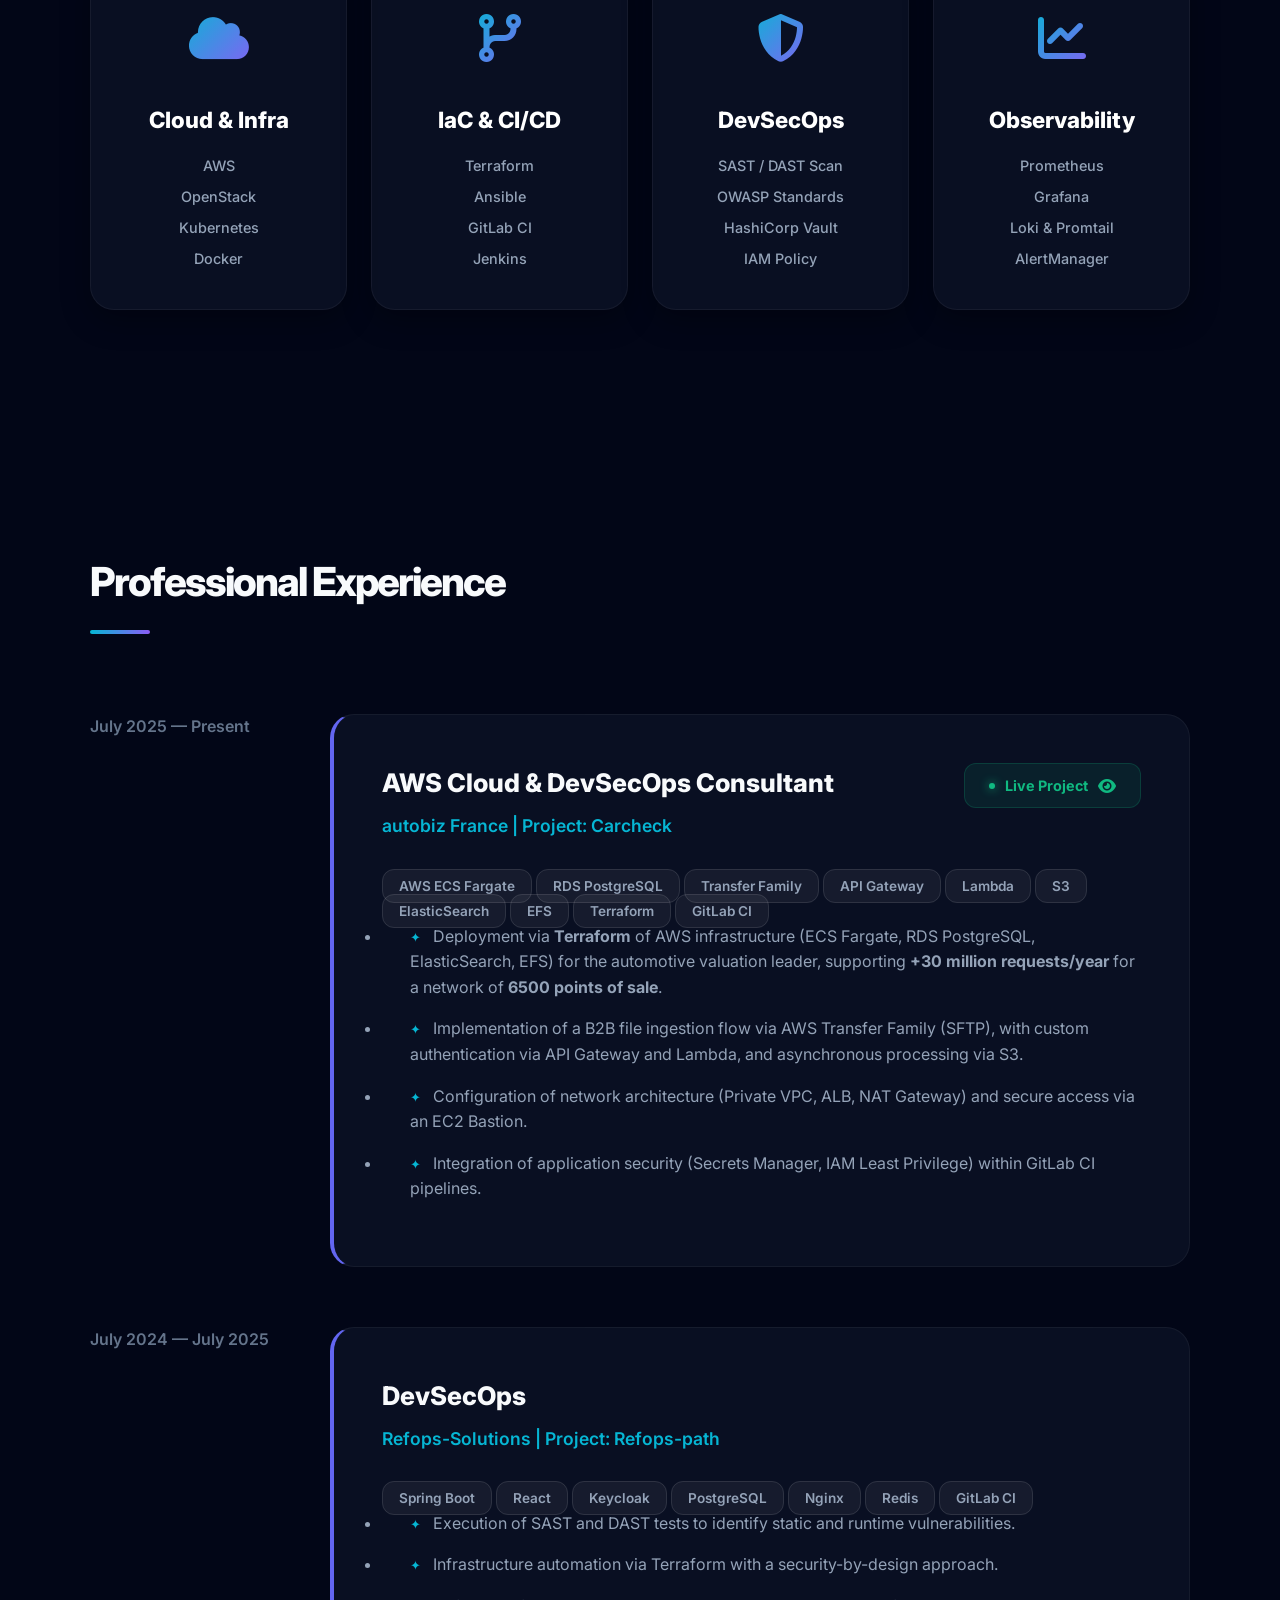
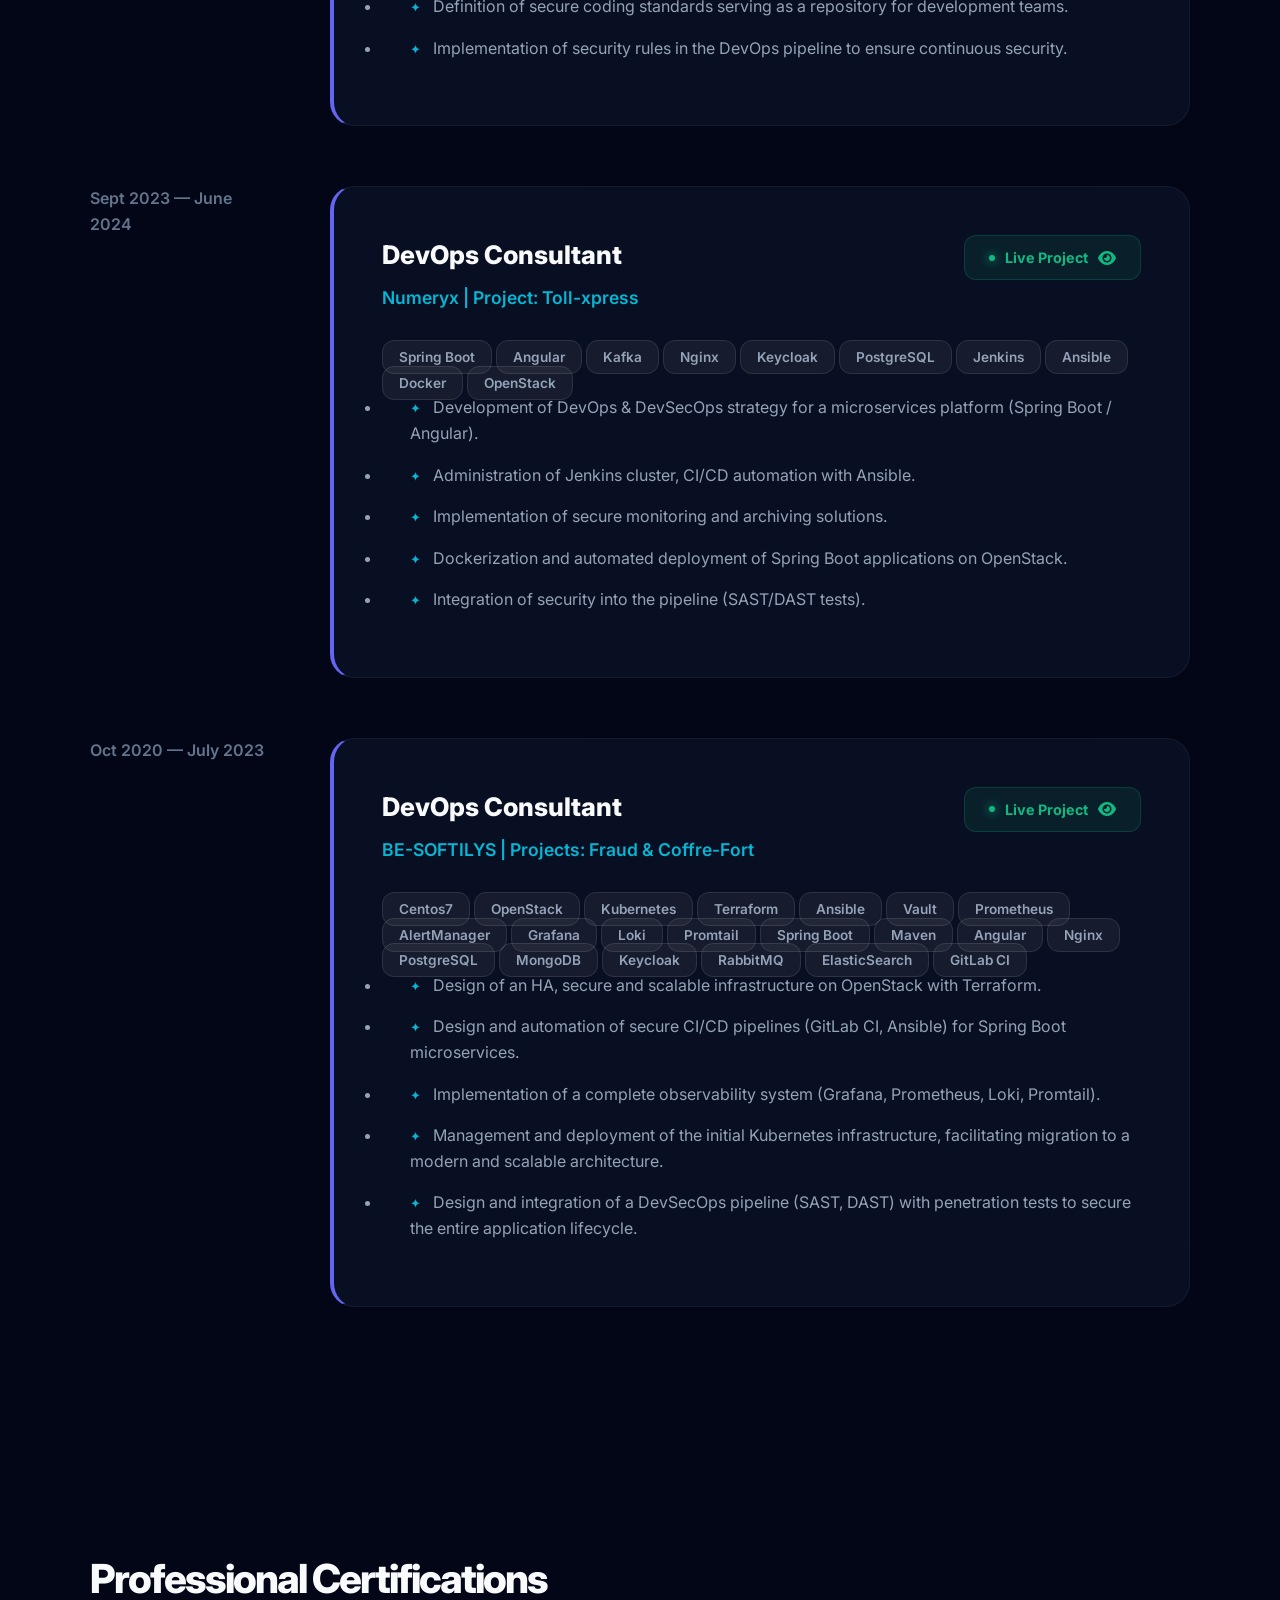
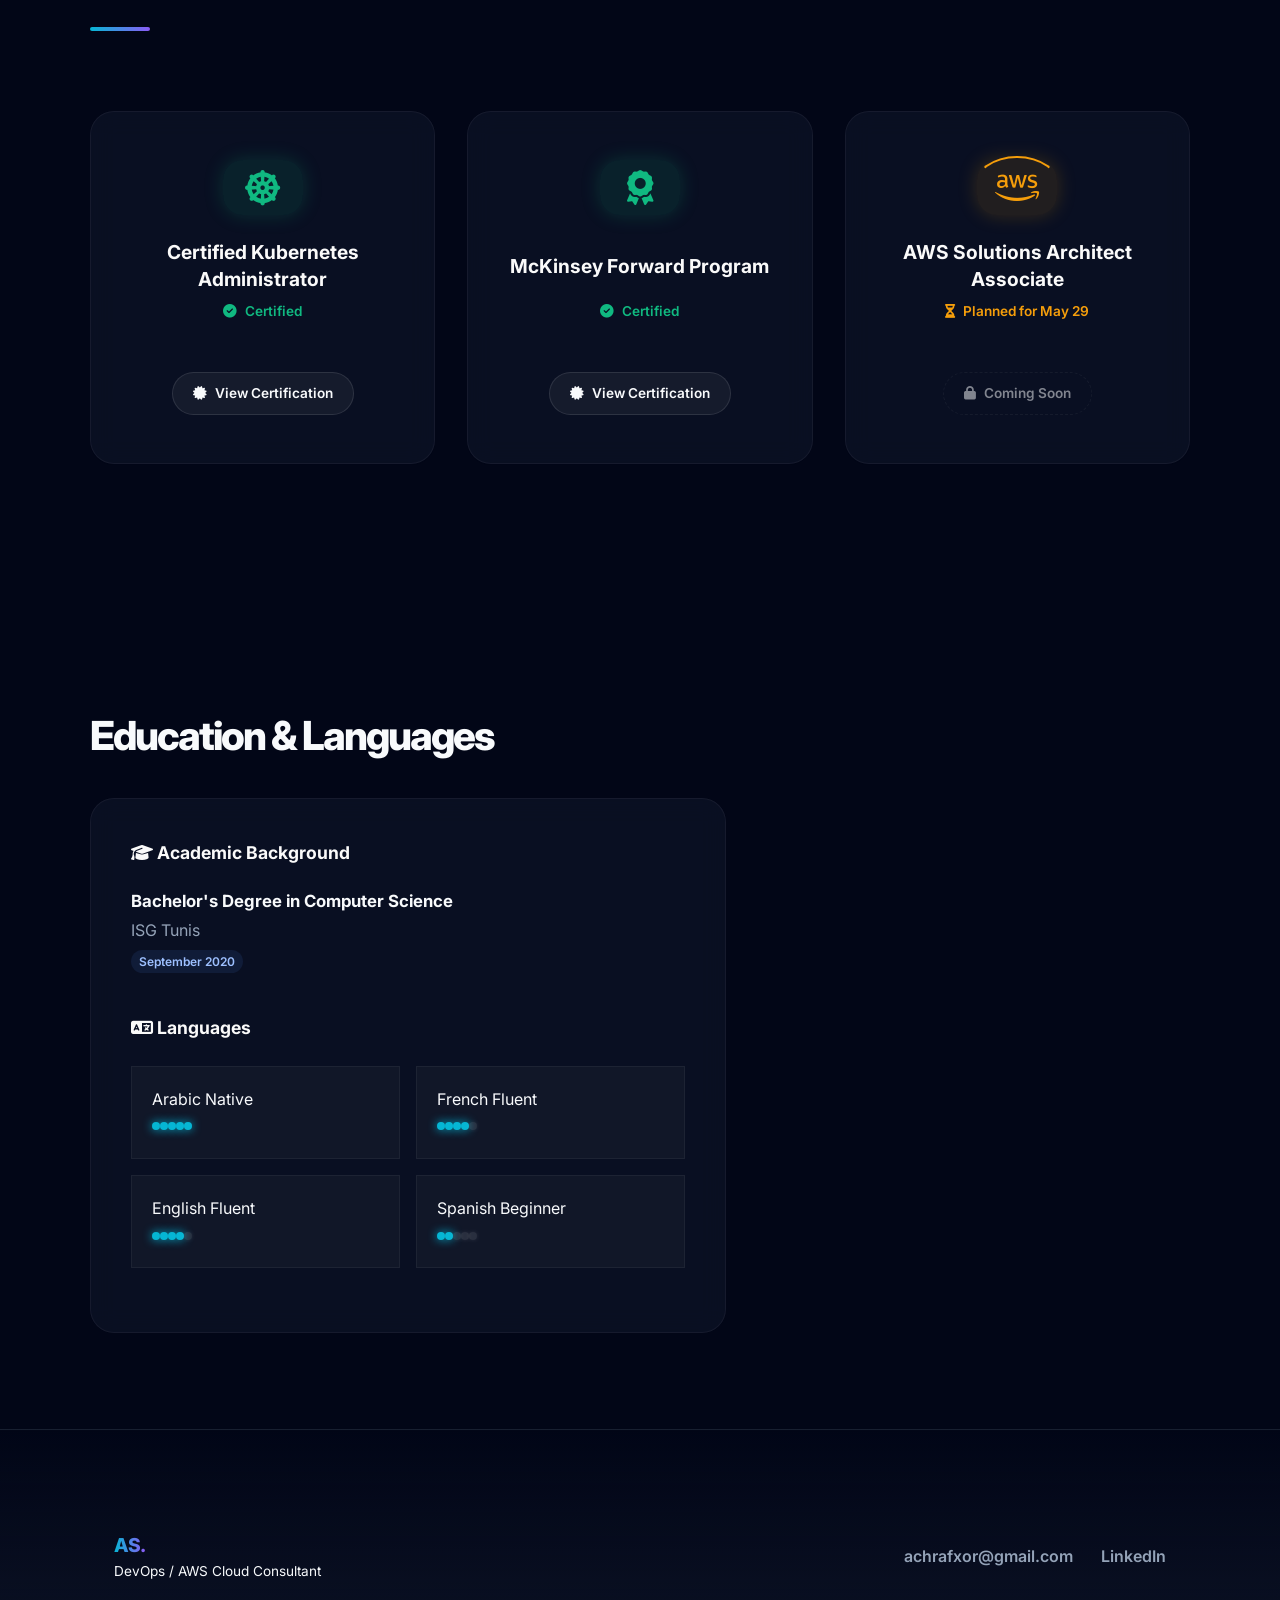
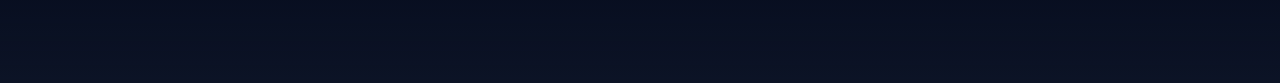
==== commit 1d410d6b: "update" ====
--- a/index-en.html
+++ b/index-en.html
@@ -265,10 +265,42 @@
                 </div>
             </div>
 
-            <!-- Toll-xpress -->
+            <!-- Refops-Solutions -->
             <div class="timeline-item reveal-on-scroll sticky-card" style="top: 140px; z-index: 2;">
                 <div class="job-meta">
-                    <span class="job-date">Sept 2023 — June 2025</span>
+                    <span class="job-date">July 2024 — July 2025</span>
+                </div>
+                <div class="glass-card job-content tilt-element">
+                    <div class="job-header">
+                        <div>
+                            <h4 class="job-title">DevSecOps</h4>
+                            <div class="job-company text-gradient">Refops-Solutions | Project: Refops-path</div>
+                        </div>
+                    </div>
+
+                    <div class="tech-stack-mini">
+                        <span class="tag">Spring Boot</span>
+                        <span class="tag">React</span>
+                        <span class="tag">Keycloak</span>
+                        <span class="tag">PostgreSQL</span>
+                        <span class="tag">Nginx</span>
+                        <span class="tag">Redis</span>
+                        <span class="tag">GitLab CI</span>
+                    </div>
+
+                    <ul class="job-bullets">
+                        <li>Execution of SAST and DAST tests to identify static and runtime vulnerabilities.</li>
+                        <li>Infrastructure automation via Terraform with a security-by-design approach.</li>
+                        <li>Definition of secure coding standards serving as a repository for development teams.</li>
+                        <li>Implementation of security rules in the DevOps pipeline to ensure continuous security.</li>
+                    </ul>
+                </div>
+            </div>
+
+            <!-- Toll-xpress -->
+            <div class="timeline-item reveal-on-scroll sticky-card" style="top: 160px; z-index: 3;">
+                <div class="job-meta">
+                    <span class="job-date">Sept 2023 — June 2024</span>
                 </div>
                 <div class="glass-card job-content tilt-element">
                     <div class="job-header">
@@ -296,16 +328,17 @@
                     </div>
 
                     <ul class="job-bullets">
-                        <li>Implementation of CI/CD pipelines via Jenkins and Ansible for a microservices architecture (Spring Boot / Angular).</li>
-                        <li>Containerization (Docker) and automated deployment of business services on OpenStack instances.</li>
-                        <li>Integration of vulnerability scans (SAST/DAST tests) within deployment pipelines.</li>
-                        <li>Management and securing of configuration (Nginx, Keycloak, PostgreSQL).</li>
+                        <li>Development of DevOps & DevSecOps strategy for a microservices platform (Spring Boot / Angular).</li>
+                        <li>Administration of Jenkins cluster, CI/CD automation with Ansible.</li>
+                        <li>Implementation of secure monitoring and archiving solutions.</li>
+                        <li>Dockerization and automated deployment of Spring Boot applications on OpenStack.</li>
+                        <li>Integration of security into the pipeline (SAST/DAST tests).</li>
                     </ul>
                 </div>
             </div>
 
             <!-- Fraud & Coffre-Fort -->
-            <div class="timeline-item reveal-on-scroll sticky-card" style="top: 160px; z-index: 3;">
+            <div class="timeline-item reveal-on-scroll sticky-card" style="top: 180px; z-index: 4;">
                 <div class="job-meta">
                     <span class="job-date">Oct 2020 — July 2023</span>
                 </div>
@@ -346,10 +379,11 @@
                     </div>
 
                     <ul class="job-bullets">
-                        <li>Provisioning of high availability infrastructure on OpenStack using Terraform.</li>
-                        <li>Administration of the Kubernetes cluster to host and orchestrate application microservices.</li>
-                        <li>Deployment of the full observability stack (Prometheus, AlertManager, Grafana, Loki, Promtail).</li>
-                        <li>Implementation of DevSecOps pipelines on GitLab CI including penetration testing (OWASP standards).</li>
+                        <li>Design of an HA, secure and scalable infrastructure on OpenStack with Terraform.</li>
+                        <li>Design and automation of secure CI/CD pipelines (GitLab CI, Ansible) for Spring Boot microservices.</li>
+                        <li>Implementation of a complete observability system (Grafana, Prometheus, Loki, Promtail).</li>
+                        <li>Management and deployment of the initial Kubernetes infrastructure, facilitating migration to a modern and scalable architecture.</li>
+                        <li>Design and integration of a DevSecOps pipeline (SAST, DAST) with penetration tests to secure the entire application lifecycle.</li>
                     </ul>
                 </div>
             </div>
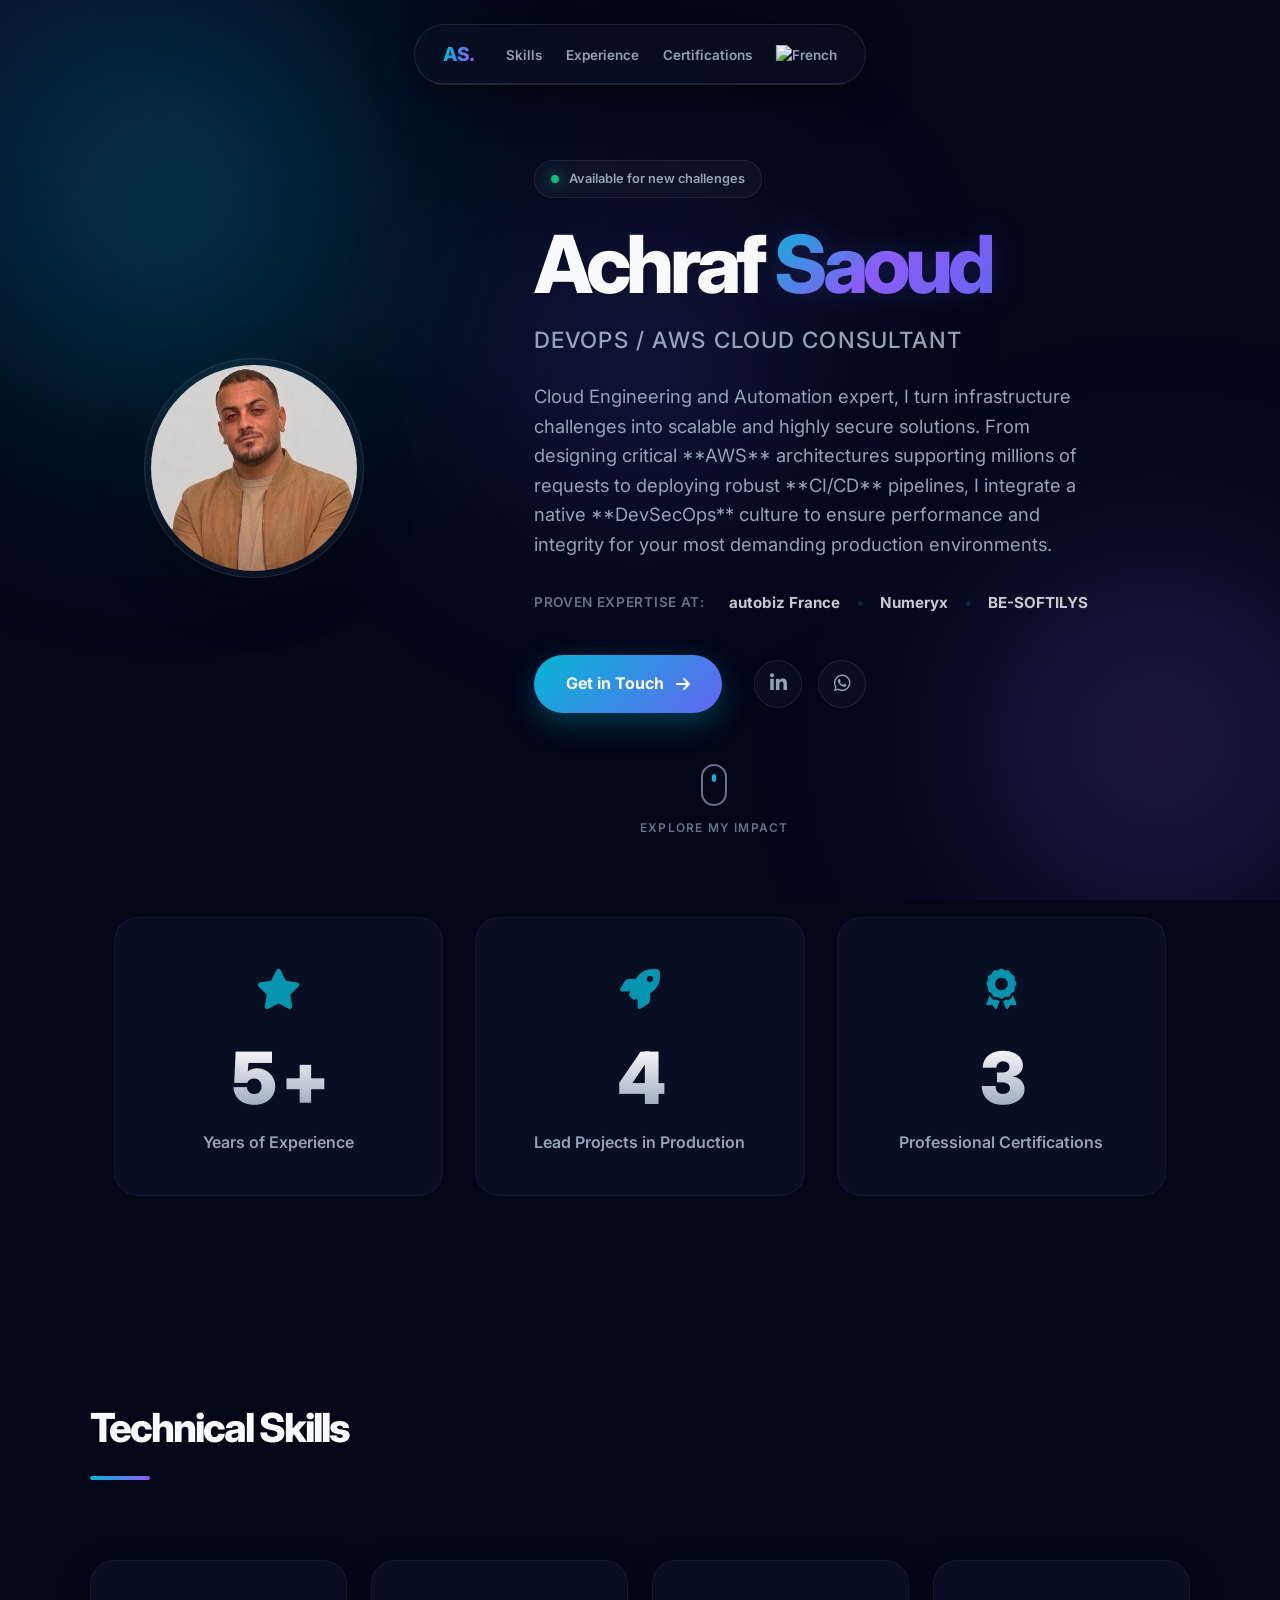
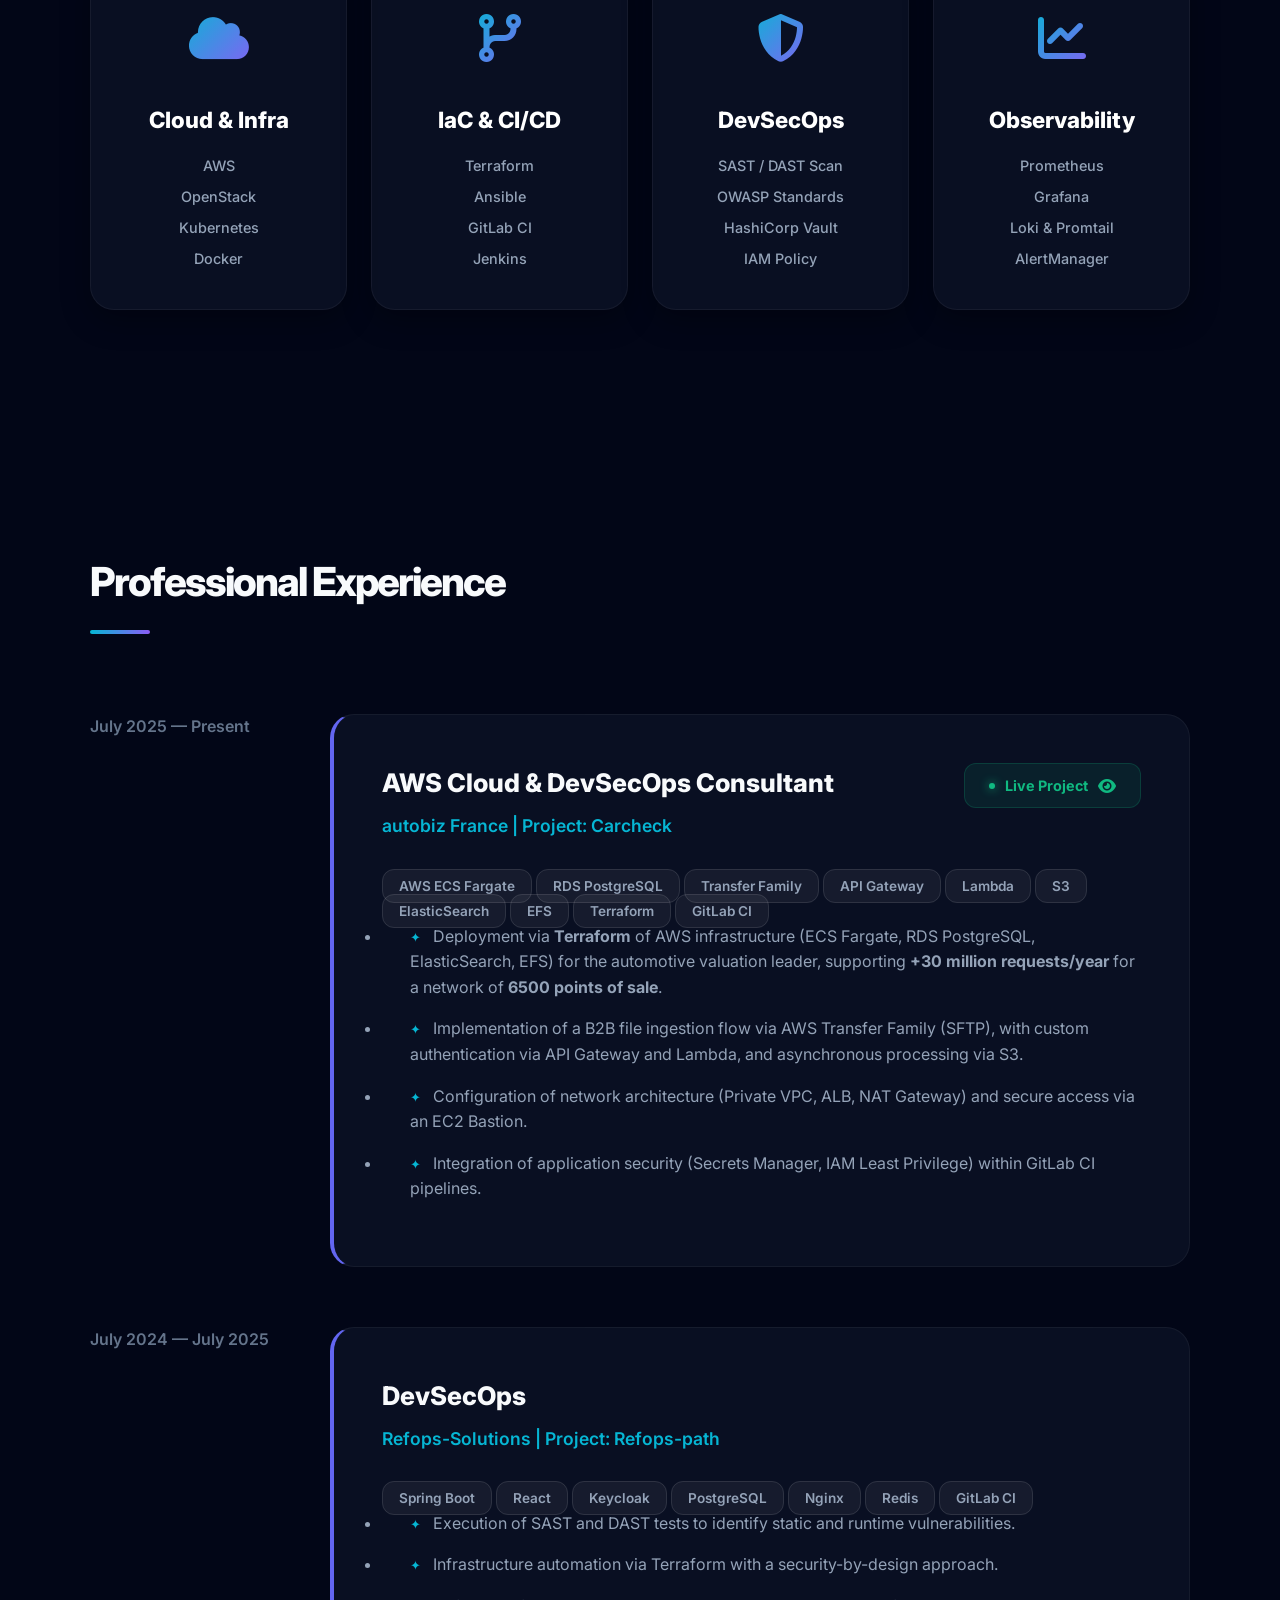
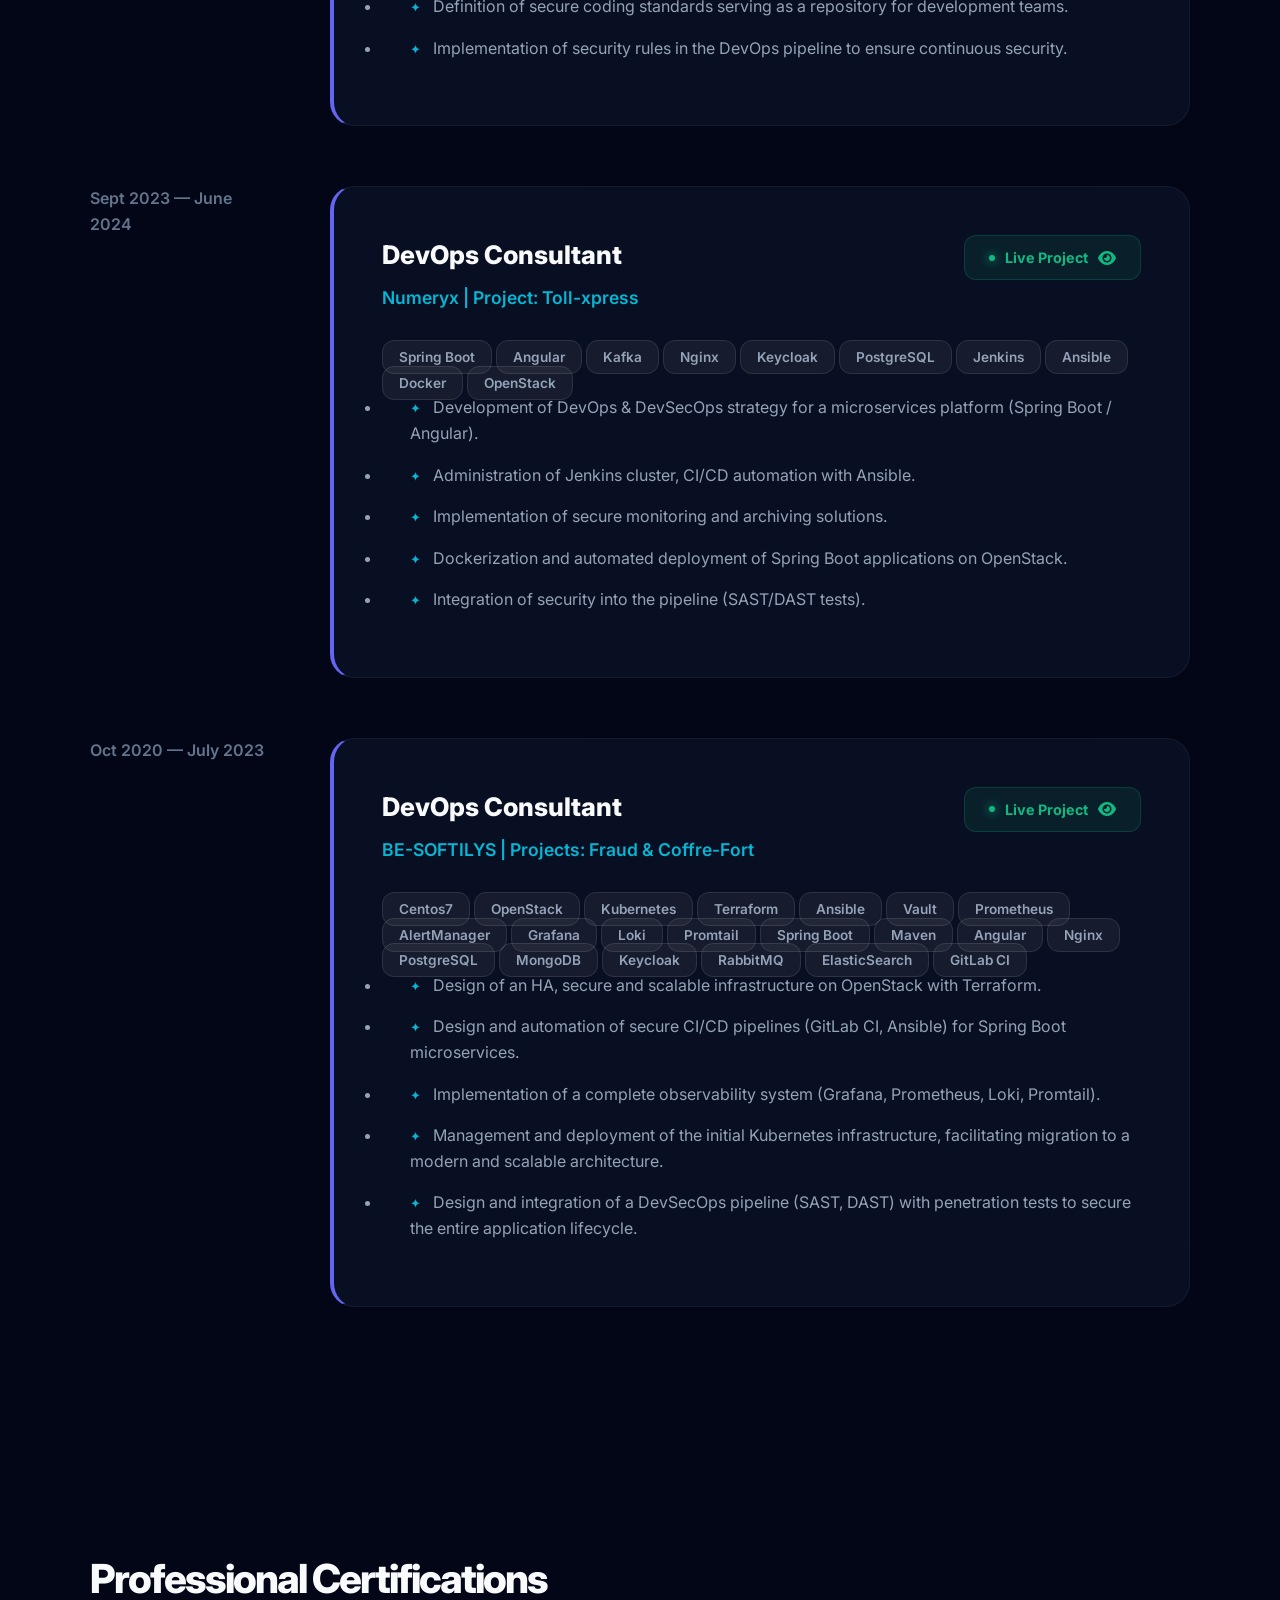
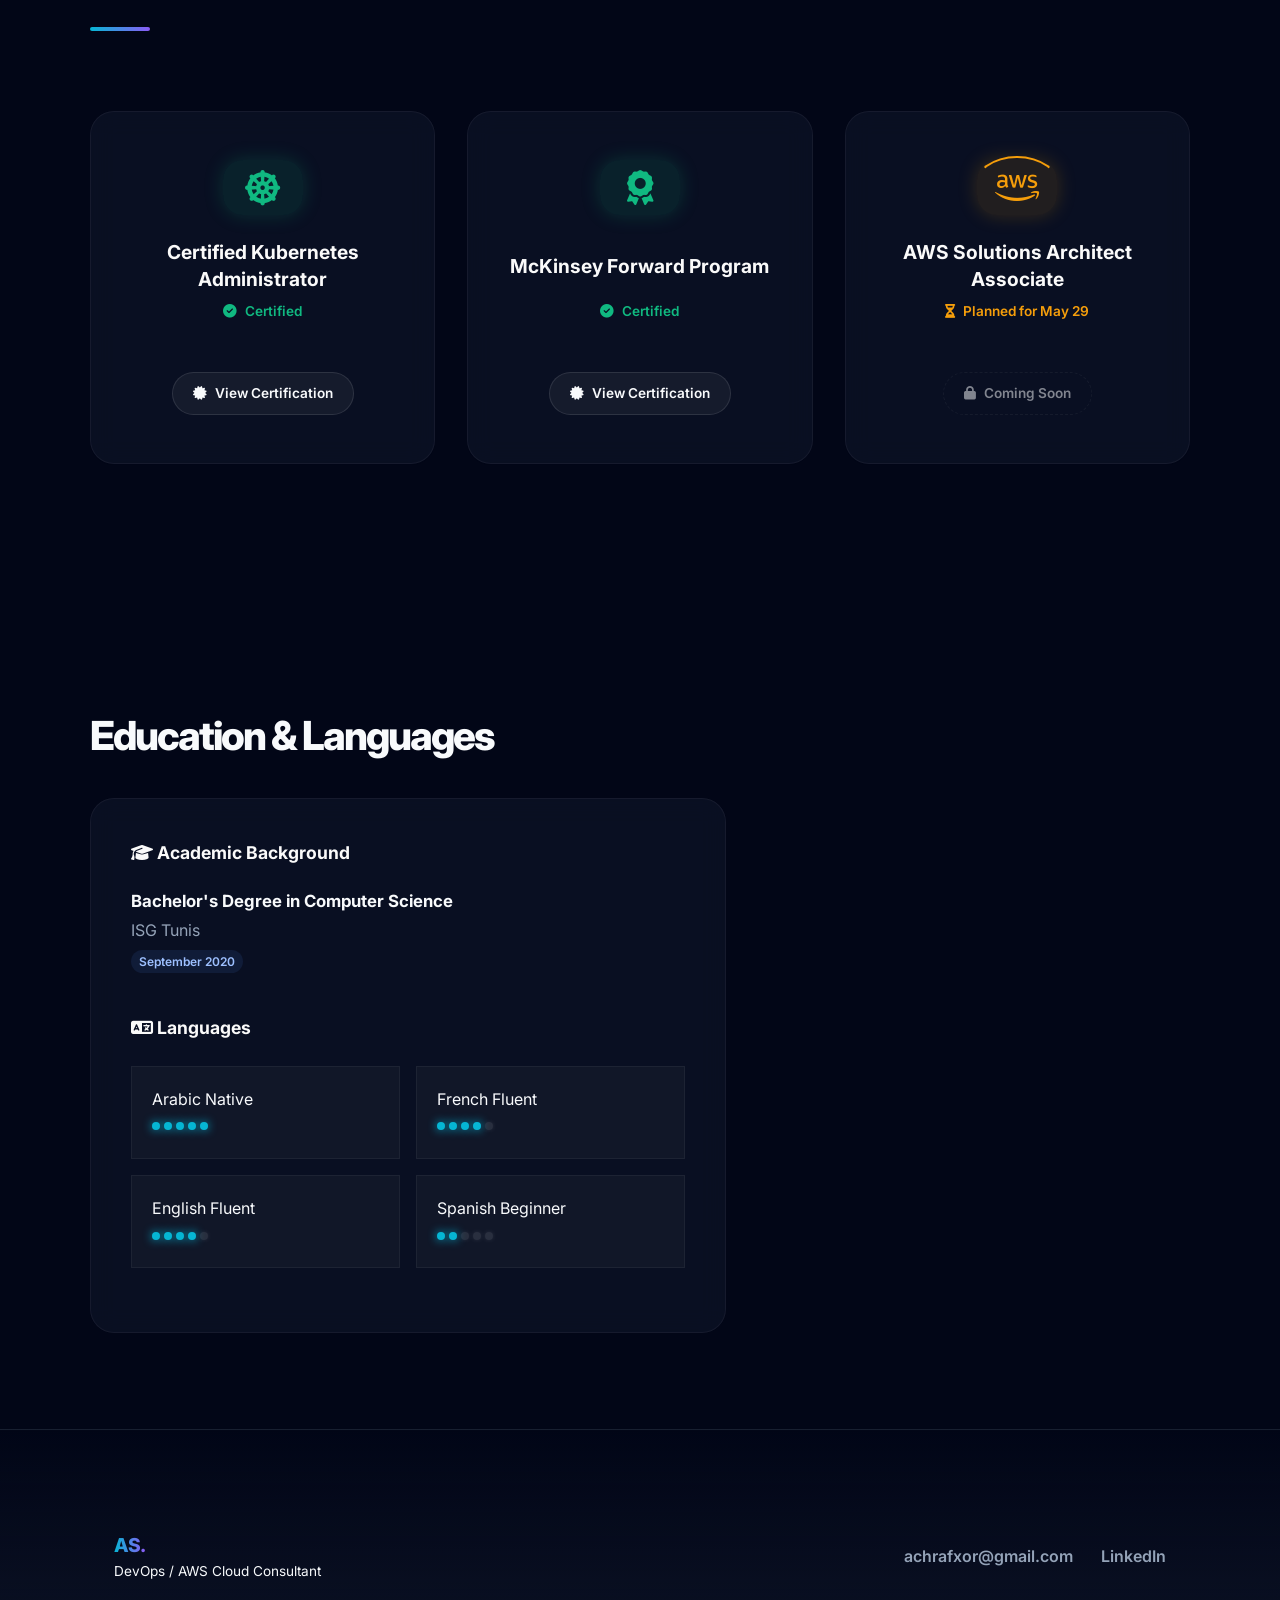
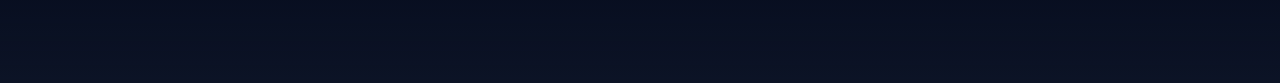
==== commit e5f2341c: "update" ====
--- a/index-en.html
+++ b/index-en.html
@@ -4,7 +4,7 @@
 <head>
     <meta charset="UTF-8">
     <meta name="viewport" content="width=device-width, initial-scale=1.0">
-    <title>Achraf Saoud | DevOps / AWS Cloud Consultant</title>
+    <title>Achraf Saoud | DevOps / AWS Cloud Consultant </title>
 
     <link href="https://fonts.googleapis.com/css2?family=Inter:wght@300;400;500;600;700&display=swap" rel="stylesheet">
     <link rel="stylesheet" href="https://cdnjs.cloudflare.com/ajax/libs/font-awesome/6.4.0/css/all.min.css">
@@ -53,19 +53,22 @@
             <div class="hero-content reveal-on-scroll">
                 <div class="hero-header-group">
                     <div class="hero-badge">
-                        <span class="status-dot"></span> 
+                        <span class="status-dot"></span>
                         <span>Available for new challenges</span>
                     </div>
                 </div>
-                
+
                 <h1 class="hero-title">
                     Achraf <span class="gradient-text">Saoud</span>
                 </h1>
-                
+
                 <h2 class="hero-subtitle">DevOps / AWS Cloud Consultant</h2>
-                
+
                 <p class="hero-description">
-                    Cloud Engineering and Automation expert, I turn infrastructure challenges into scalable and highly secure solutions. From designing critical **AWS** architectures supporting millions of requests to deploying robust **CI/CD** pipelines, I integrate a native **DevSecOps** culture to ensure performance and integrity for your most demanding production environments.
+                    Cloud Engineering and Automation expert, I turn infrastructure challenges into scalable and highly
+                    secure solutions. From designing critical **AWS** architectures supporting millions of requests to
+                    deploying robust **CI/CD** pipelines, I integrate a native **DevSecOps** culture to ensure
+                    performance and integrity for your most demanding production environments.
                 </p>
 
                 <div class="hero-trust">
@@ -78,16 +81,18 @@
                         <strong>BE-SOFTILYS</strong>
                     </div>
                 </div>
-                
+
                 <div class="hero-actions">
                     <a href="mailto:achrafxor@gmail.com" class="btn-primary magnetic-btn">
                         <span>Get in Touch</span> <i class="fa-solid fa-arrow-right"></i>
                     </a>
                     <div class="social-links">
-                        <a href="https://linkedin.com/in/achraf-saoud-7b2530197/" target="_blank" class="social-icon magnetic-btn" title="LinkedIn">
+                        <a href="https://linkedin.com/in/achraf-saoud-7b2530197/" target="_blank"
+                            class="social-icon magnetic-btn" title="LinkedIn">
                             <i class="fa-brands fa-linkedin-in"></i>
                         </a>
-                        <a href="https://wa.me/21693540232" target="_blank" class="social-icon magnetic-btn" title="WhatsApp">
+                        <a href="https://wa.me/21693540232" target="_blank" class="social-icon magnetic-btn"
+                            title="WhatsApp">
                             <i class="fa-brands fa-whatsapp"></i>
                         </a>
                     </div>
@@ -104,7 +109,8 @@
     </header>
 
     <!-- GLOBAL KPIS -->
-    <section id="kpis" class="container" style="margin-top: 40px; margin-bottom: 80px; position: relative; z-index: 10;">
+    <section id="kpis" class="container"
+        style="margin-top: 40px; margin-bottom: 80px; position: relative; z-index: 10;">
         <div class="impact-grid">
             <div class="glass-card metric-card tilt-element reveal-on-scroll">
                 <div class="metric-icon"><i class="fa-solid fa-star"></i></div>
@@ -137,7 +143,7 @@
             <h3 class="section-title">Technical Skills</h3>
             <div class="section-line"></div>
         </div>
-        
+
         <div class="skills-grid">
             <!-- 1. Cloud -->
             <div class="skill-card reveal-on-scroll">
@@ -172,7 +178,8 @@
                         </div>
                     </div>
                     <div class="skill-card-back">
-                        <p>Complete automation of the application lifecycle and infrastructure management through code.</p>
+                        <p>Complete automation of the application lifecycle and infrastructure management through code.
+                        </p>
                     </div>
                 </div>
             </div>
@@ -191,7 +198,8 @@
                         </div>
                     </div>
                     <div class="skill-card-back">
-                        <p>Integrating security into the SDLC to ensure resilient infrastructures and optimal data protection.</p>
+                        <p>Integrating security into the SDLC to ensure resilient infrastructures and optimal data
+                            protection.</p>
                     </div>
                 </div>
             </div>
@@ -210,7 +218,8 @@
                         </div>
                     </div>
                     <div class="skill-card-back">
-                        <p>Implementing real-time monitoring stacks to ensure the health and performance of infrastructure and applications.</p>
+                        <p>Implementing real-time monitoring stacks to ensure the health and performance of
+                            infrastructure and applications.</p>
                     </div>
                 </div>
             </div>
@@ -223,9 +232,9 @@
             <h3 class="section-title">Professional Experience</h3>
             <div class="section-line"></div>
         </div>
-        
+
         <div class="timeline">
-            
+
             <!-- Carcheck -->
             <div class="timeline-item reveal-on-scroll sticky-card" style="top: 120px; z-index: 1;">
                 <div class="job-meta">
@@ -242,7 +251,7 @@
                             <span>Live Project</span> <i class="fa-solid fa-eye"></i>
                         </a>
                     </div>
-                    
+
                     <div class="tech-stack-mini">
                         <span class="tag">AWS ECS Fargate</span>
                         <span class="tag">RDS PostgreSQL</span>
@@ -257,10 +266,16 @@
                     </div>
 
                     <ul class="job-bullets">
-                        <li>Deployment via <strong>Terraform</strong> of AWS infrastructure (ECS Fargate, RDS PostgreSQL, ElasticSearch, EFS) for the automotive valuation leader, supporting <strong>+30 million requests/year</strong> for a network of <strong>6500 points of sale</strong>.</li>
-                        <li>Implementation of a B2B file ingestion flow via AWS Transfer Family (SFTP), with custom authentication via API Gateway and Lambda, and asynchronous processing via S3.</li>
-                        <li>Configuration of network architecture (Private VPC, ALB, NAT Gateway) and secure access via an EC2 Bastion.</li>
-                        <li>Integration of application security (Secrets Manager, IAM Least Privilege) within GitLab CI pipelines.</li>
+                        <li>Deployment via <strong>Terraform</strong> of AWS infrastructure (ECS Fargate, RDS
+                            PostgreSQL, ElasticSearch, EFS) for the automotive valuation leader, supporting <strong>+30
+                                million requests/year</strong> for a network of <strong>6500 points of sale</strong>.
+                        </li>
+                        <li>Implementation of a B2B file ingestion flow via AWS Transfer Family (SFTP), with custom
+                            authentication via API Gateway and Lambda, and asynchronous processing via S3.</li>
+                        <li>Configuration of network architecture (Private VPC, ALB, NAT Gateway) and secure access via
+                            an EC2 Bastion.</li>
+                        <li>Integration of application security (Secrets Manager, IAM Least Privilege) within GitLab CI
+                            pipelines.</li>
                     </ul>
                 </div>
             </div>
@@ -328,7 +343,8 @@
                     </div>
 
                     <ul class="job-bullets">
-                        <li>Development of DevOps & DevSecOps strategy for a microservices platform (Spring Boot / Angular).</li>
+                        <li>Development of DevOps & DevSecOps strategy for a microservices platform (Spring Boot /
+                            Angular).</li>
                         <li>Administration of Jenkins cluster, CI/CD automation with Ansible.</li>
                         <li>Implementation of secure monitoring and archiving solutions.</li>
                         <li>Dockerization and automated deployment of Spring Boot applications on OpenStack.</li>
@@ -380,10 +396,14 @@
 
                     <ul class="job-bullets">
                         <li>Design of an HA, secure and scalable infrastructure on OpenStack with Terraform.</li>
-                        <li>Design and automation of secure CI/CD pipelines (GitLab CI, Ansible) for Spring Boot microservices.</li>
-                        <li>Implementation of a complete observability system (Grafana, Prometheus, Loki, Promtail).</li>
-                        <li>Management and deployment of the initial Kubernetes infrastructure, facilitating migration to a modern and scalable architecture.</li>
-                        <li>Design and integration of a DevSecOps pipeline (SAST, DAST) with penetration tests to secure the entire application lifecycle.</li>
+                        <li>Design and automation of secure CI/CD pipelines (GitLab CI, Ansible) for Spring Boot
+                            microservices.</li>
+                        <li>Implementation of a complete observability system (Grafana, Prometheus, Loki, Promtail).
+                        </li>
+                        <li>Management and deployment of the initial Kubernetes infrastructure, facilitating migration
+                            to a modern and scalable architecture.</li>
+                        <li>Design and integration of a DevSecOps pipeline (SAST, DAST) with penetration tests to secure
+                            the entire application lifecycle.</li>
                     </ul>
                 </div>
             </div>
@@ -406,7 +426,8 @@
                 <div class="cert-info">
                     <h4 class="cert-name">Certified Kubernetes Administrator</h4>
                     <div class="cert-status"><i class="fa-solid fa-circle-check"></i> Certified</div>
-                    <a href="https://www.credly.com/badges/e5cdbe9e-1370-44f1-b190-5e0872c76f24/linked_in_profile" target="_blank" class="cert-link">
+                    <a href="https://www.credly.com/badges/e5cdbe9e-1370-44f1-b190-5e0872c76f24/linked_in_profile"
+                        target="_blank" class="cert-link">
                         <i class="fa-solid fa-certificate"></i> View Certification
                     </a>
                 </div>
@@ -420,7 +441,8 @@
                 <div class="cert-info">
                     <h4 class="cert-name">McKinsey Forward Program</h4>
                     <div class="cert-status"><i class="fa-solid fa-circle-check"></i> Certified</div>
-                    <a href="https://www.credly.com/earner/earned/badge/262e8c99-3eaf-4c7f-8c59-97543e746f87" target="_blank" class="cert-link">
+                    <a href="https://www.credly.com/earner/earned/badge/262e8c99-3eaf-4c7f-8c59-97543e746f87"
+                        target="_blank" class="cert-link">
                         <i class="fa-solid fa-certificate"></i> View Certification
                     </a>
                 </div>
@@ -452,57 +474,84 @@
                     <h3 class="section-title">Education & Languages</h3>
                 </div>
                 <div class="glass-card about-card tilt-element reveal-on-scroll" style="height: calc(100% - 70px);">
-                    
-                    <h4 style="margin-bottom: 20px; font-size: 1.1rem; color: #fafafa;"><i class="fa-solid fa-graduation-cap text-gradient"></i> Academic Background</h4>
-                    
+
+                    <h4 style="margin-bottom: 20px; font-size: 1.1rem; color: #fafafa;"><i
+                            class="fa-solid fa-graduation-cap text-gradient"></i> Academic Background</h4>
+
                     <div class="formation-card">
                         <div class="formation-info">
-                            <h5 style="font-size: 1.05rem; margin-bottom: 4px;">Bachelor's Degree in Computer Science</h5>
-                            <span class="formation-school" style="color: var(--text-secondary); display: block; margin-bottom: 4px;">ISG Tunis</span>
-                            <span class="formation-date tag" style="font-size: 0.75rem; background: rgba(79, 140, 255, 0.1); color: #9dc0ff; border: none; padding: 4px 8px;">September 2020</span>
-                        </div>
-                    </div>
-
-                    <h4 style="margin-bottom: 20px; margin-top: 40px; font-size: 1.1rem; color: #fafafa;"><i class="fa-solid fa-language text-gradient"></i> Languages</h4>
-                    
+                            <h5 style="font-size: 1.05rem; margin-bottom: 4px;">Bachelor's Degree in Computer Science
+                            </h5>
+                            <span class="formation-school"
+                                style="color: var(--text-secondary); display: block; margin-bottom: 4px;">ISG
+                                Tunis</span>
+                            <span class="formation-date tag"
+                                style="font-size: 0.75rem; background: rgba(79, 140, 255, 0.1); color: #9dc0ff; border: none; padding: 4px 8px;">September
+                                2020</span>
+                        </div>
+                    </div>
+
+                    <h4 style="margin-bottom: 20px; margin-top: 40px; font-size: 1.1rem; color: #fafafa;"><i
+                            class="fa-solid fa-language text-gradient"></i> Languages</h4>
+
                     <div class="languages-grid">
                         <div class="language-card">
-                            <div class="flag-circle" style="background-image: url('https://flagcdn.com/w80/tn.png');"></div>
+                            <div class="flag-circle" style="background-image: url('https://flagcdn.com/w80/tn.png');">
+                            </div>
                             <div class="lang-info">
                                 <span class="lang-name">Arabic</span>
                                 <span class="lang-level">Native</span>
                                 <div class="proficiency-dots">
-                                    <div class="dot filled"></div><div class="dot filled"></div><div class="dot filled"></div><div class="dot filled"></div><div class="dot filled"></div>
+                                    <div class="dot filled"></div>
+                                    <div class="dot filled"></div>
+                                    <div class="dot filled"></div>
+                                    <div class="dot filled"></div>
+                                    <div class="dot filled"></div>
                                 </div>
                             </div>
                         </div>
                         <div class="language-card">
-                            <div class="flag-circle" style="background-image: url('https://flagcdn.com/w80/fr.png');"></div>
+                            <div class="flag-circle" style="background-image: url('https://flagcdn.com/w80/fr.png');">
+                            </div>
                             <div class="lang-info">
                                 <span class="lang-name">French</span>
                                 <span class="lang-level">Fluent</span>
                                 <div class="proficiency-dots">
-                                    <div class="dot filled"></div><div class="dot filled"></div><div class="dot filled"></div><div class="dot filled"></div><div class="dot empty"></div>
+                                    <div class="dot filled"></div>
+                                    <div class="dot filled"></div>
+                                    <div class="dot filled"></div>
+                                    <div class="dot filled"></div>
+                                    <div class="dot empty"></div>
                                 </div>
                             </div>
                         </div>
                         <div class="language-card">
-                            <div class="flag-circle" style="background-image: url('https://flagcdn.com/w80/gb.png');"></div>
+                            <div class="flag-circle" style="background-image: url('https://flagcdn.com/w80/gb.png');">
+                            </div>
                             <div class="lang-info">
                                 <span class="lang-name">English</span>
                                 <span class="lang-level">Fluent</span>
                                 <div class="proficiency-dots">
-                                    <div class="dot filled"></div><div class="dot filled"></div><div class="dot filled"></div><div class="dot filled"></div><div class="dot empty"></div>
+                                    <div class="dot filled"></div>
+                                    <div class="dot filled"></div>
+                                    <div class="dot filled"></div>
+                                    <div class="dot filled"></div>
+                                    <div class="dot empty"></div>
                                 </div>
                             </div>
                         </div>
                         <div class="language-card">
-                            <div class="flag-circle" style="background-image: url('https://flagcdn.com/w80/es.png');"></div>
+                            <div class="flag-circle" style="background-image: url('https://flagcdn.com/w80/es.png');">
+                            </div>
                             <div class="lang-info">
                                 <span class="lang-name">Spanish</span>
                                 <span class="lang-level">Beginner</span>
                                 <div class="proficiency-dots">
-                                    <div class="dot filled"></div><div class="dot filled"></div><div class="dot empty"></div><div class="dot empty"></div><div class="dot empty"></div>
+                                    <div class="dot filled"></div>
+                                    <div class="dot filled"></div>
+                                    <div class="dot empty"></div>
+                                    <div class="dot empty"></div>
+                                    <div class="dot empty"></div>
                                 </div>
                             </div>
                         </div>
@@ -510,7 +559,7 @@
 
                 </div>
             </div>
-            
+
         </div>
     </section>
 
@@ -522,7 +571,8 @@
             </div>
             <div>
                 <a href="mailto:achrafxor@gmail.com" class="footer-link">achrafxor@gmail.com</a>
-                <a href="https://linkedin.com/in/achraf-saoud-7b2530197/" target="_blank" class="footer-link">LinkedIn</a>
+                <a href="https://linkedin.com/in/achraf-saoud-7b2530197/" target="_blank"
+                    class="footer-link">LinkedIn</a>
             </div>
         </div>
     </footer>
@@ -530,4 +580,4 @@
     <script src="script.js"></script>
 </body>
 
-</html>
+</html>
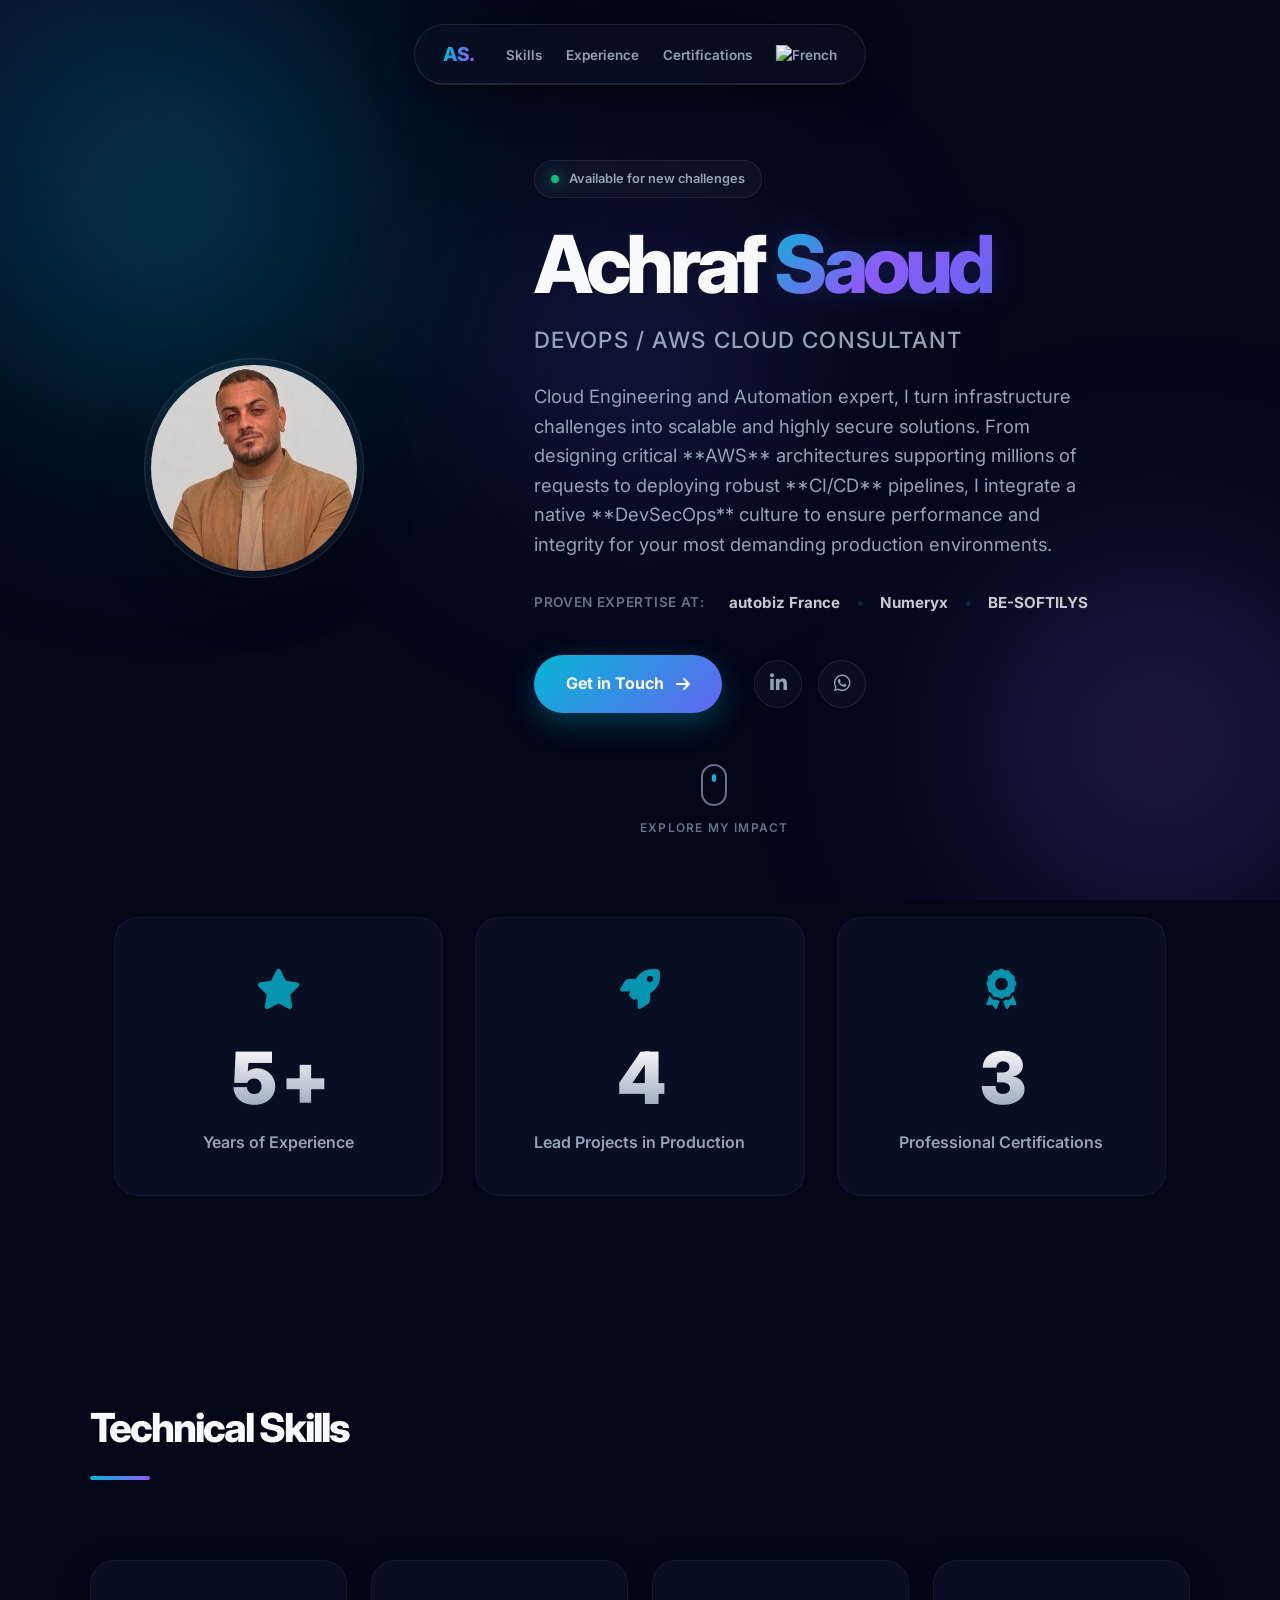
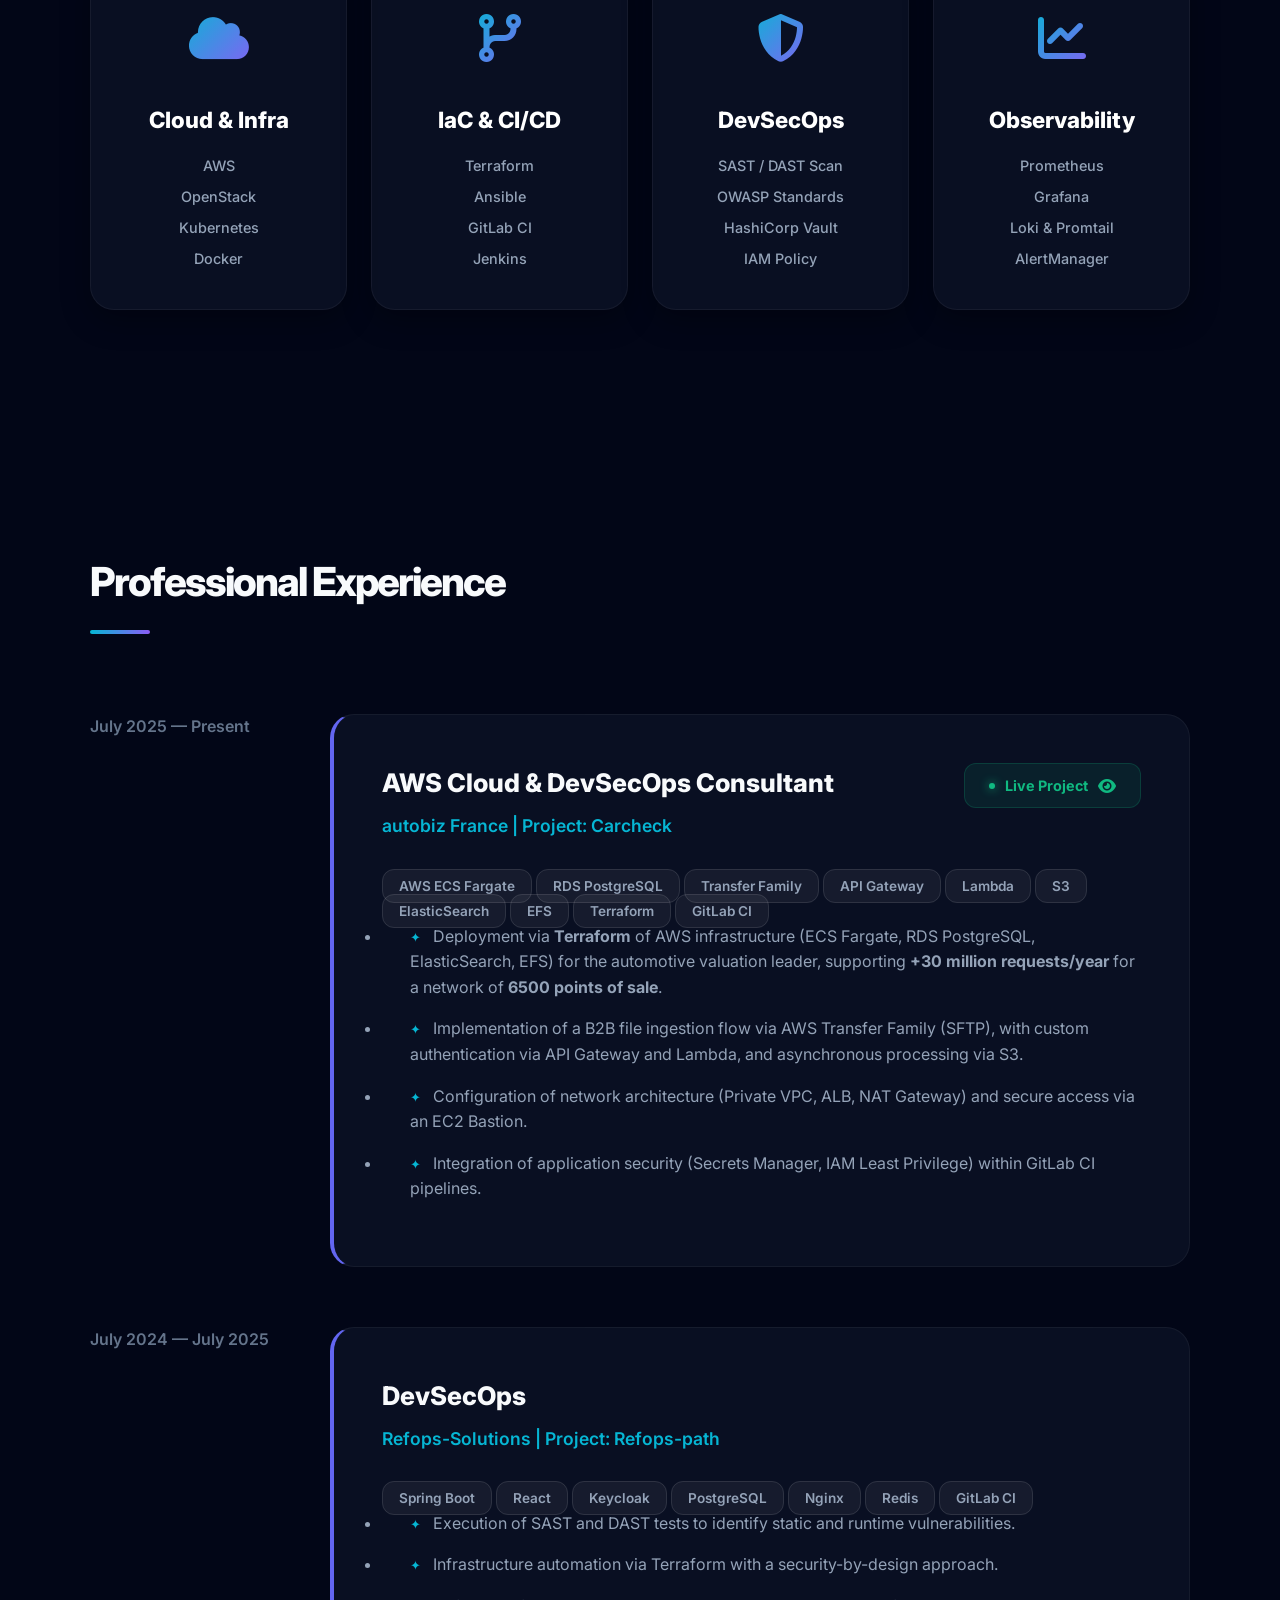
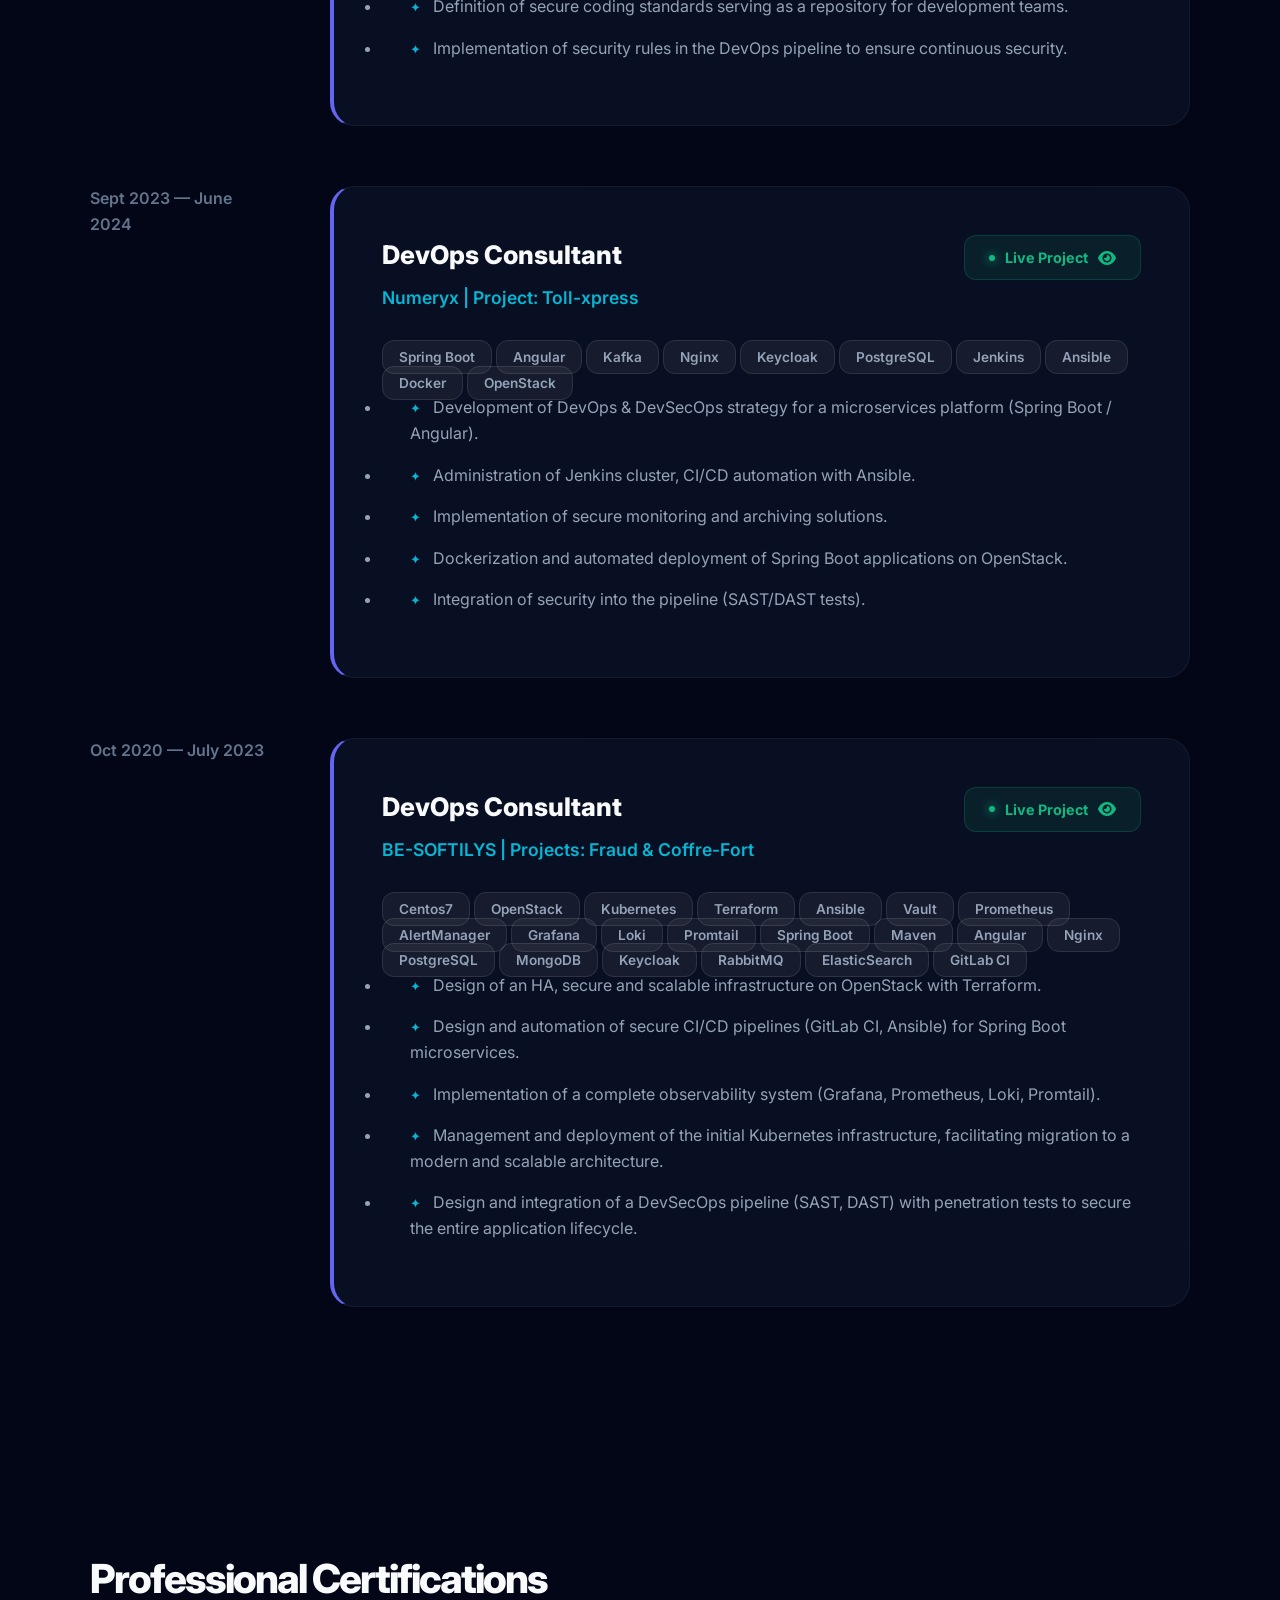
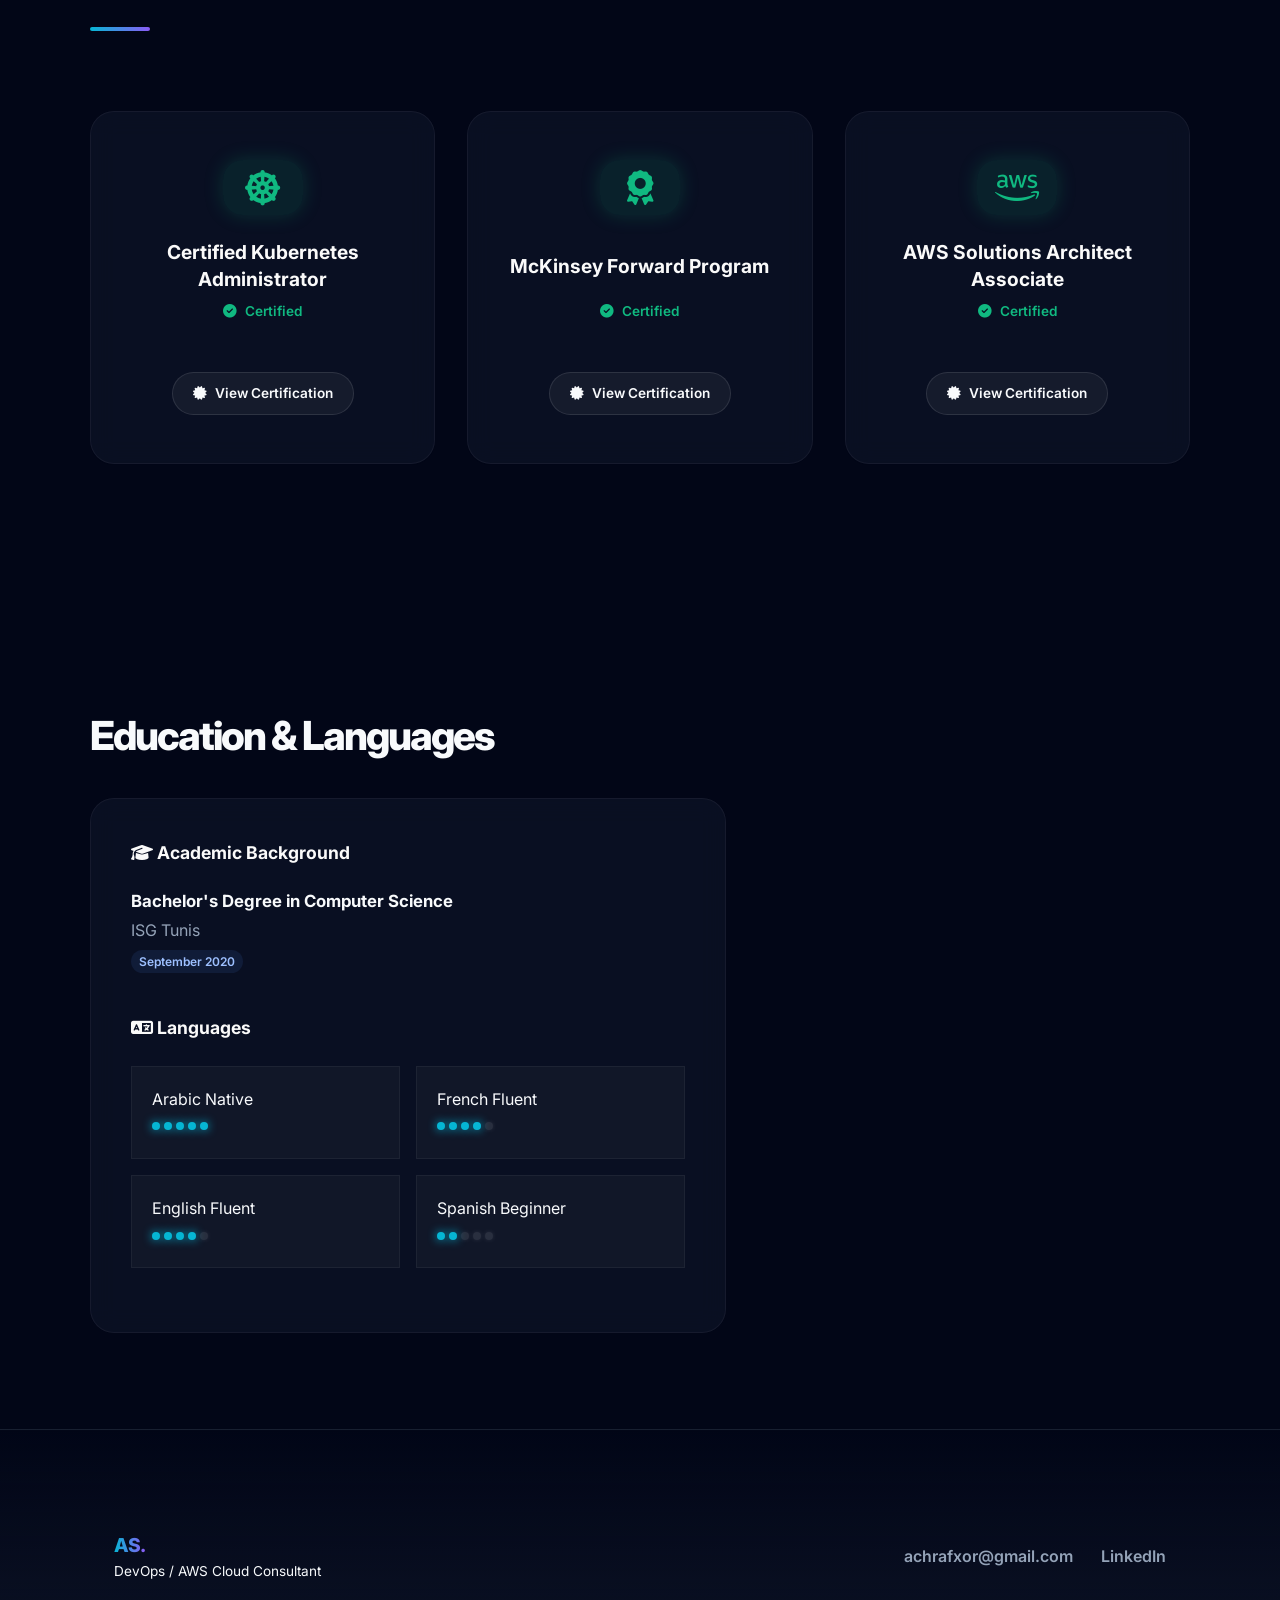
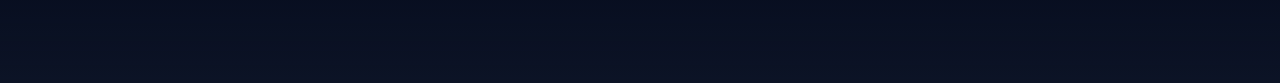
==== commit beb37a36: "Update AWS certification status to Achieved and add Credly link" ====
--- a/index-en.html
+++ b/index-en.html
@@ -449,17 +449,16 @@
             </div>
 
             <!-- AWS -->
-            <div class="glass-card cert-card in-progress reveal-on-scroll" style="transition-delay: 200ms;">
+            <div class="glass-card cert-card achieved reveal-on-scroll" style="transition-delay: 200ms;">
                 <div class="cert-icon-wrapper">
-                    <div class="spinner-ring"></div>
                     <i class="fa-brands fa-aws"></i>
                 </div>
                 <div class="cert-info">
                     <h4 class="cert-name">AWS Solutions Architect Associate</h4>
-                    <div class="cert-status"><i class="fa-solid fa-hourglass-half"></i> Planned for May 29</div>
-                    <span class="cert-link disabled">
-                        <i class="fa-solid fa-lock"></i> Coming Soon
-                    </span>
+                    <div class="cert-status"><i class="fa-solid fa-circle-check"></i> Certified</div>
+                    <a href="https://www.credly.com/earner/earned/badge/1f39abf0-8790-484d-86d0-ad7c7ceebec1" target="_blank" class="cert-link">
+                        <i class="fa-solid fa-certificate"></i> View Certification
+                    </a>
                 </div>
             </div>
         </div>
